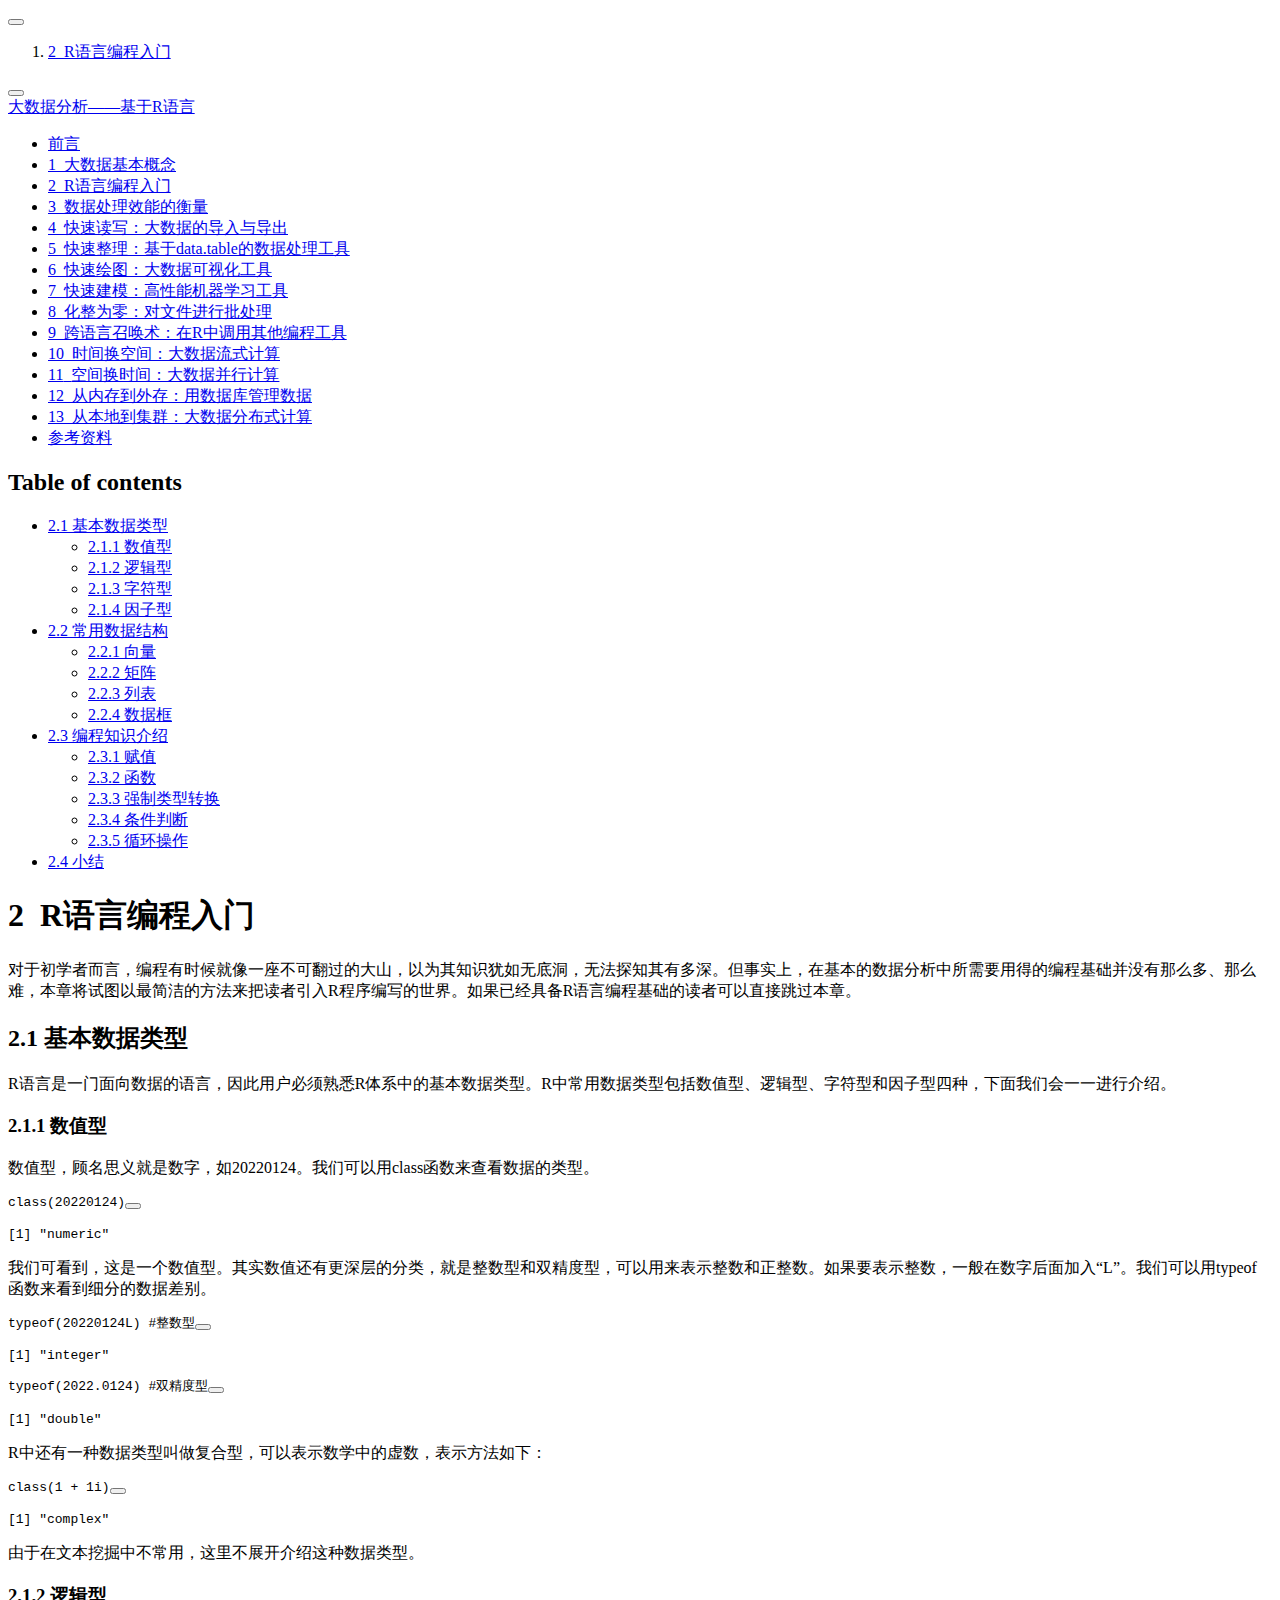
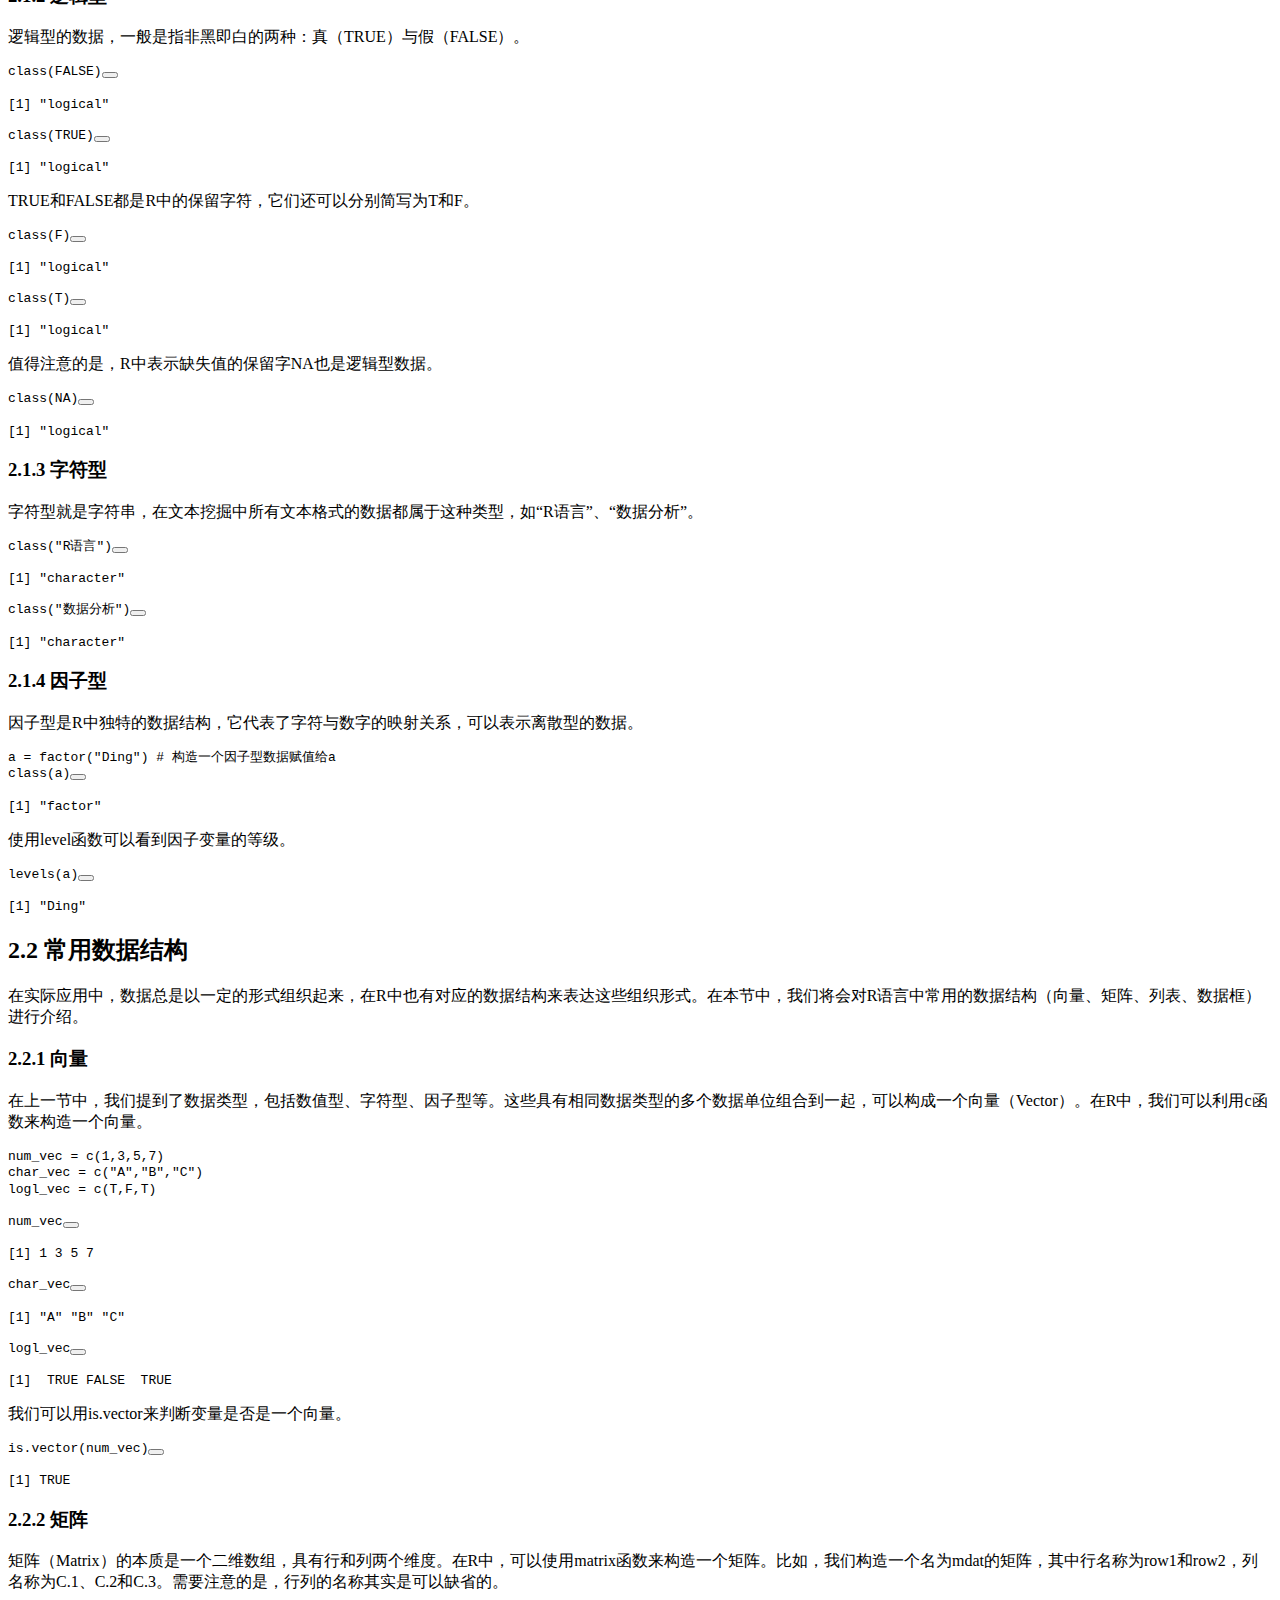
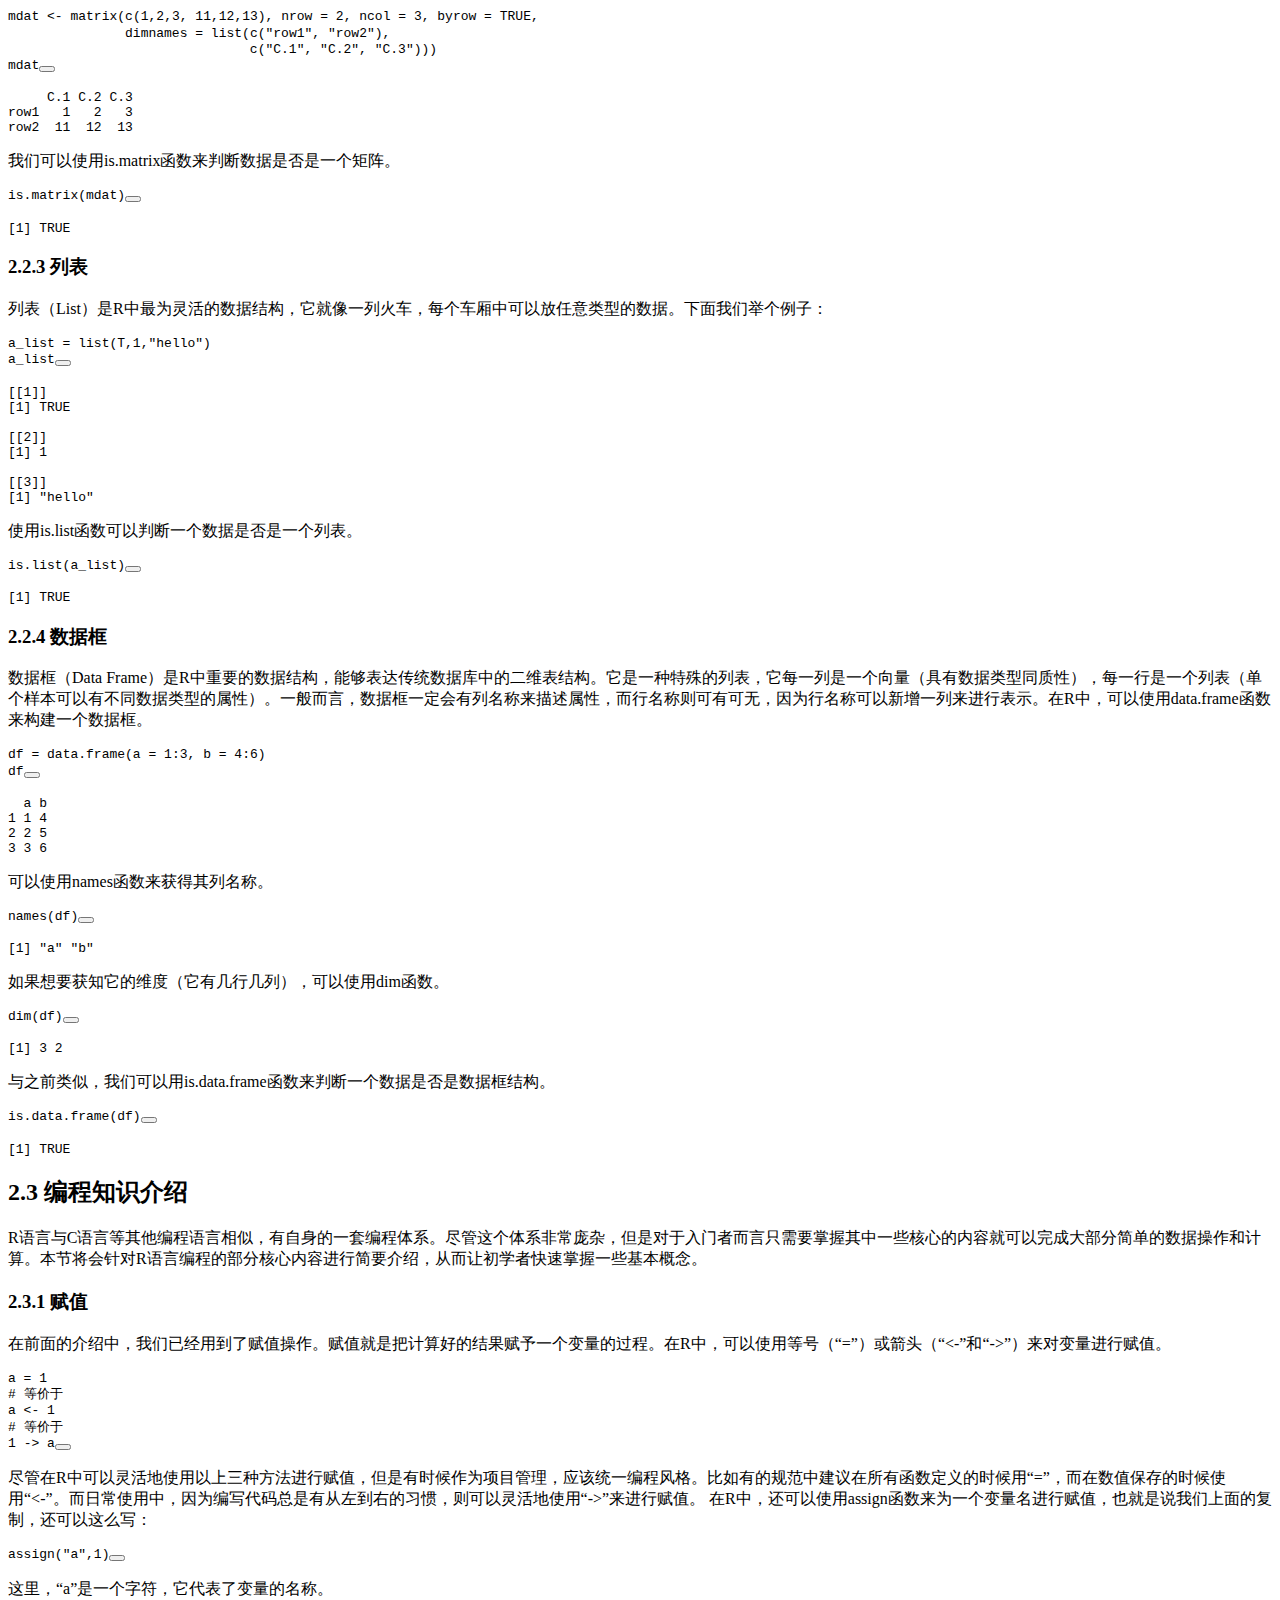
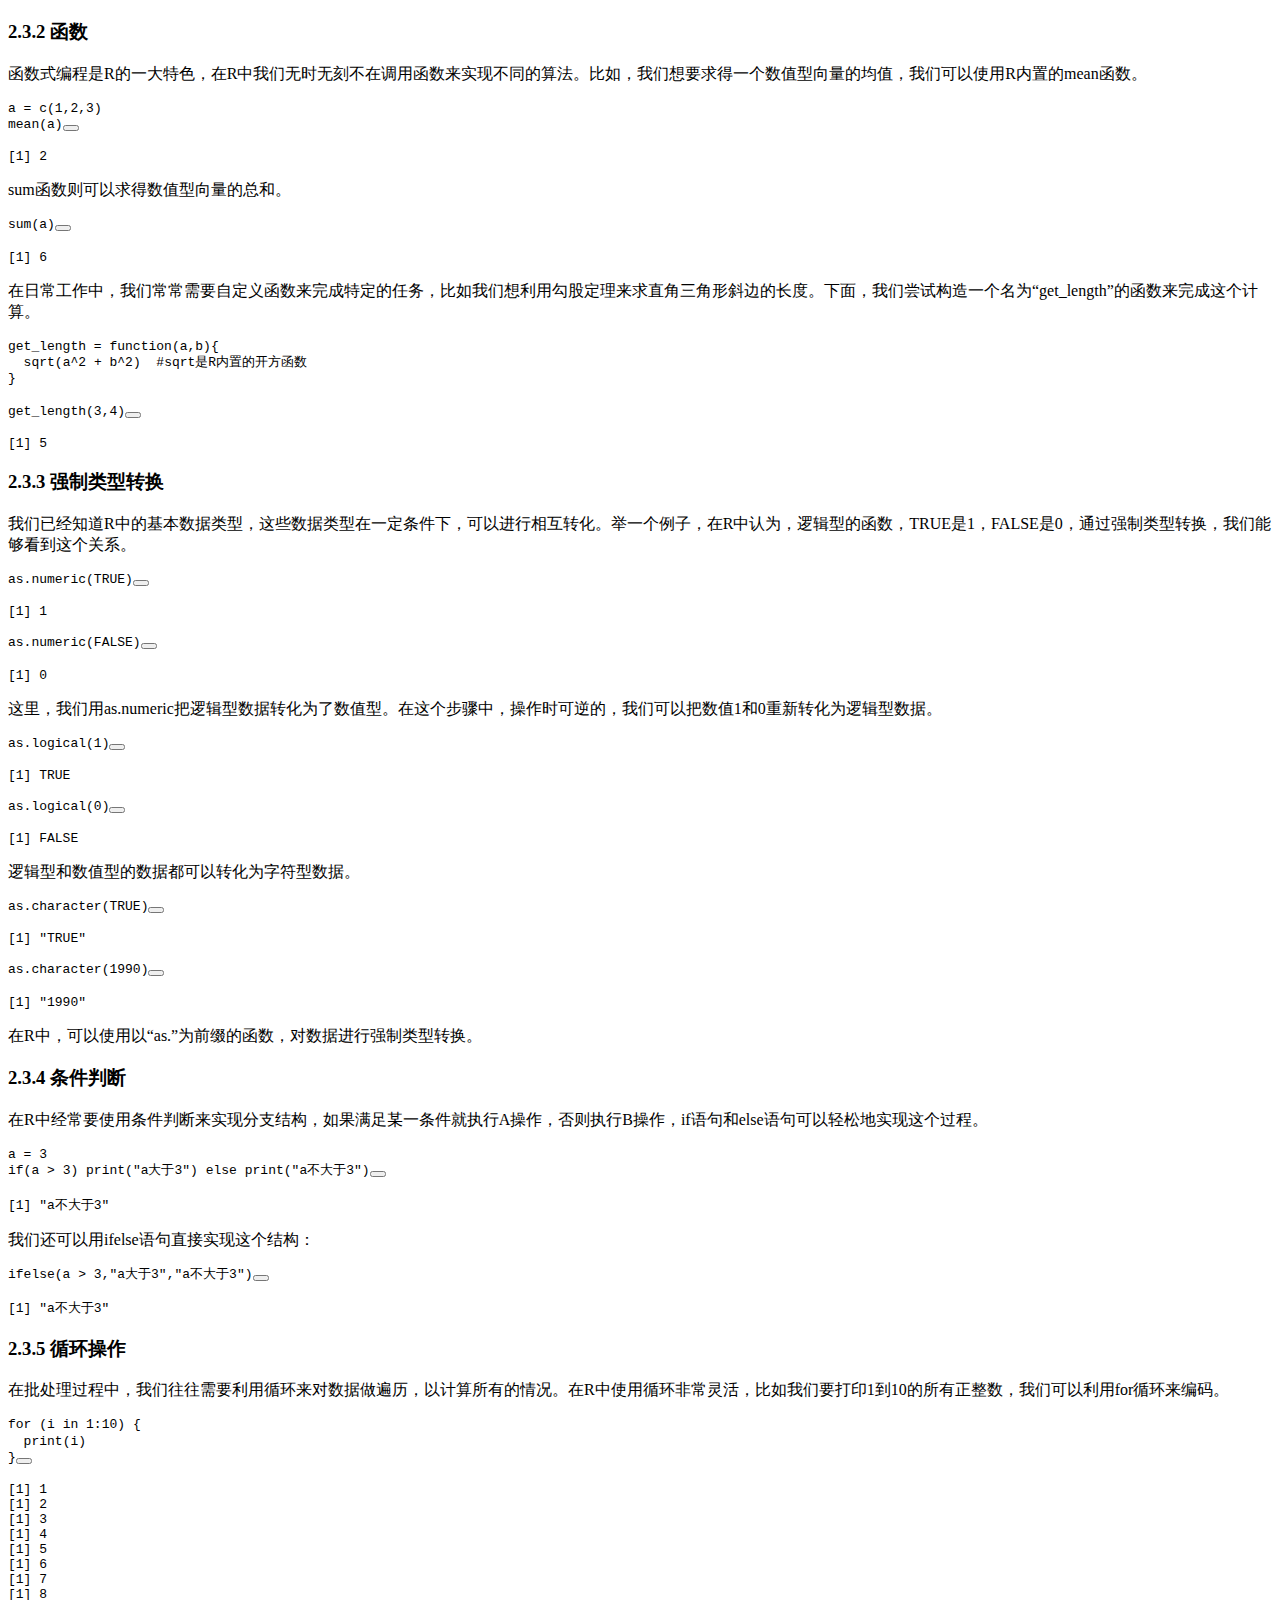
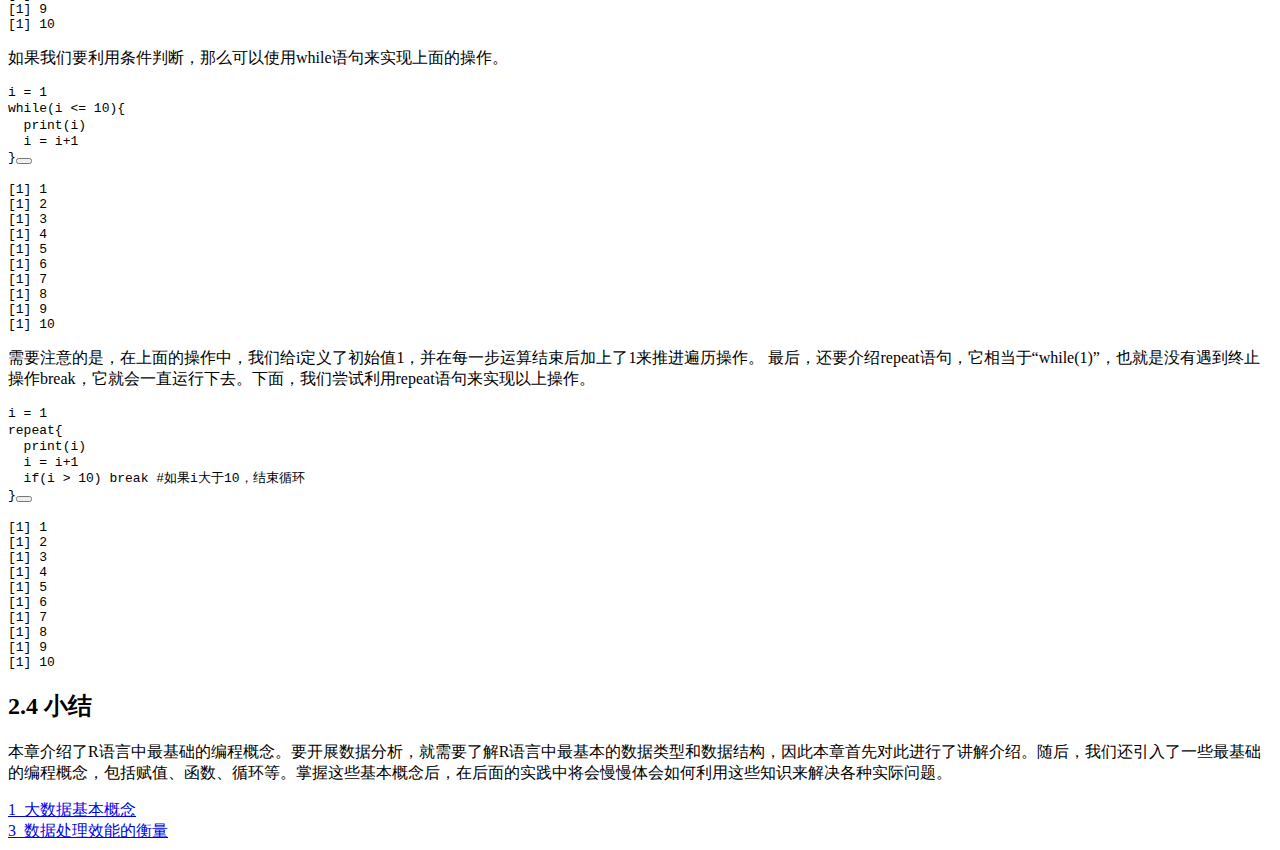
==== docs/R语言编程入门.html @ 8d29a927 "Add files via upload" ====
<!DOCTYPE html>
<html xmlns="http://www.w3.org/1999/xhtml" lang="en" xml:lang="en"><head>

<meta charset="utf-8">
<meta name="generator" content="quarto-1.4.549">

<meta name="viewport" content="width=device-width, initial-scale=1.0, user-scalable=yes">


<title>大数据分析——基于R语言 - 2&nbsp; R语言编程入门</title>
<style>
code{white-space: pre-wrap;}
span.smallcaps{font-variant: small-caps;}
div.columns{display: flex; gap: min(4vw, 1.5em);}
div.column{flex: auto; overflow-x: auto;}
div.hanging-indent{margin-left: 1.5em; text-indent: -1.5em;}
ul.task-list{list-style: none;}
ul.task-list li input[type="checkbox"] {
  width: 0.8em;
  margin: 0 0.8em 0.2em -1em; /* quarto-specific, see https://github.com/quarto-dev/quarto-cli/issues/4556 */ 
  vertical-align: middle;
}
/* CSS for syntax highlighting */
pre > code.sourceCode { white-space: pre; position: relative; }
pre > code.sourceCode > span { line-height: 1.25; }
pre > code.sourceCode > span:empty { height: 1.2em; }
.sourceCode { overflow: visible; }
code.sourceCode > span { color: inherit; text-decoration: inherit; }
div.sourceCode { margin: 1em 0; }
pre.sourceCode { margin: 0; }
@media screen {
div.sourceCode { overflow: auto; }
}
@media print {
pre > code.sourceCode { white-space: pre-wrap; }
pre > code.sourceCode > span { text-indent: -5em; padding-left: 5em; }
}
pre.numberSource code
  { counter-reset: source-line 0; }
pre.numberSource code > span
  { position: relative; left: -4em; counter-increment: source-line; }
pre.numberSource code > span > a:first-child::before
  { content: counter(source-line);
    position: relative; left: -1em; text-align: right; vertical-align: baseline;
    border: none; display: inline-block;
    -webkit-touch-callout: none; -webkit-user-select: none;
    -khtml-user-select: none; -moz-user-select: none;
    -ms-user-select: none; user-select: none;
    padding: 0 4px; width: 4em;
  }
pre.numberSource { margin-left: 3em;  padding-left: 4px; }
div.sourceCode
  {   }
@media screen {
pre > code.sourceCode > span > a:first-child::before { text-decoration: underline; }
}
</style>


<script src="site_libs/quarto-nav/quarto-nav.js"></script>
<script src="site_libs/quarto-nav/headroom.min.js"></script>
<script src="site_libs/clipboard/clipboard.min.js"></script>
<script src="site_libs/quarto-search/autocomplete.umd.js"></script>
<script src="site_libs/quarto-search/fuse.min.js"></script>
<script src="site_libs/quarto-search/quarto-search.js"></script>
<meta name="quarto:offset" content="./">
<link href="./数据处理效能的衡量.html" rel="next">
<link href="./大数据基本概念.html" rel="prev">
<script src="site_libs/quarto-html/quarto.js"></script>
<script src="site_libs/quarto-html/popper.min.js"></script>
<script src="site_libs/quarto-html/tippy.umd.min.js"></script>
<script src="site_libs/quarto-html/anchor.min.js"></script>
<link href="site_libs/quarto-html/tippy.css" rel="stylesheet">
<link href="site_libs/quarto-html/quarto-syntax-highlighting.css" rel="stylesheet" id="quarto-text-highlighting-styles">
<script src="site_libs/bootstrap/bootstrap.min.js"></script>
<link href="site_libs/bootstrap/bootstrap-icons.css" rel="stylesheet">
<link href="site_libs/bootstrap/bootstrap.min.css" rel="stylesheet" id="quarto-bootstrap" data-mode="light">
<script id="quarto-search-options" type="application/json">{
  "location": "sidebar",
  "copy-button": false,
  "collapse-after": 3,
  "panel-placement": "start",
  "type": "textbox",
  "limit": 50,
  "keyboard-shortcut": [
    "f",
    "/",
    "s"
  ],
  "show-item-context": false,
  "language": {
    "search-no-results-text": "No results",
    "search-matching-documents-text": "matching documents",
    "search-copy-link-title": "Copy link to search",
    "search-hide-matches-text": "Hide additional matches",
    "search-more-match-text": "more match in this document",
    "search-more-matches-text": "more matches in this document",
    "search-clear-button-title": "Clear",
    "search-text-placeholder": "",
    "search-detached-cancel-button-title": "Cancel",
    "search-submit-button-title": "Submit",
    "search-label": "Search"
  }
}</script>


</head>

<body class="nav-sidebar floating">

<div id="quarto-search-results"></div>
  <header id="quarto-header" class="headroom fixed-top">
  <nav class="quarto-secondary-nav">
    <div class="container-fluid d-flex">
      <button type="button" class="quarto-btn-toggle btn" data-bs-toggle="collapse" data-bs-target=".quarto-sidebar-collapse-item" aria-controls="quarto-sidebar" aria-expanded="false" aria-label="Toggle sidebar navigation" onclick="if (window.quartoToggleHeadroom) { window.quartoToggleHeadroom(); }">
        <i class="bi bi-layout-text-sidebar-reverse"></i>
      </button>
        <nav class="quarto-page-breadcrumbs" aria-label="breadcrumb"><ol class="breadcrumb"><li class="breadcrumb-item"><a href="./R语言编程入门.html"><span class="chapter-number">2</span>&nbsp; <span class="chapter-title">R语言编程入门</span></a></li></ol></nav>
        <a class="flex-grow-1" role="button" data-bs-toggle="collapse" data-bs-target=".quarto-sidebar-collapse-item" aria-controls="quarto-sidebar" aria-expanded="false" aria-label="Toggle sidebar navigation" onclick="if (window.quartoToggleHeadroom) { window.quartoToggleHeadroom(); }">      
        </a>
      <button type="button" class="btn quarto-search-button" aria-label="" onclick="window.quartoOpenSearch();">
        <i class="bi bi-search"></i>
      </button>
    </div>
  </nav>
</header>
<!-- content -->
<div id="quarto-content" class="quarto-container page-columns page-rows-contents page-layout-article">
<!-- sidebar -->
  <nav id="quarto-sidebar" class="sidebar collapse collapse-horizontal quarto-sidebar-collapse-item sidebar-navigation floating overflow-auto">
    <div class="pt-lg-2 mt-2 text-left sidebar-header">
    <div class="sidebar-title mb-0 py-0">
      <a href="./">大数据分析——基于R语言</a> 
    </div>
      </div>
        <div class="mt-2 flex-shrink-0 align-items-center">
        <div class="sidebar-search">
        <div id="quarto-search" class="" title="Search"></div>
        </div>
        </div>
    <div class="sidebar-menu-container"> 
    <ul class="list-unstyled mt-1">
        <li class="sidebar-item">
  <div class="sidebar-item-container"> 
  <a href="./index.html" class="sidebar-item-text sidebar-link">
 <span class="menu-text">前言</span></a>
  </div>
</li>
        <li class="sidebar-item">
  <div class="sidebar-item-container"> 
  <a href="./大数据基本概念.html" class="sidebar-item-text sidebar-link">
 <span class="menu-text"><span class="chapter-number">1</span>&nbsp; <span class="chapter-title">大数据基本概念</span></span></a>
  </div>
</li>
        <li class="sidebar-item">
  <div class="sidebar-item-container"> 
  <a href="./R语言编程入门.html" class="sidebar-item-text sidebar-link active">
 <span class="menu-text"><span class="chapter-number">2</span>&nbsp; <span class="chapter-title">R语言编程入门</span></span></a>
  </div>
</li>
        <li class="sidebar-item">
  <div class="sidebar-item-container"> 
  <a href="./数据处理效能的衡量.html" class="sidebar-item-text sidebar-link">
 <span class="menu-text"><span class="chapter-number">3</span>&nbsp; <span class="chapter-title">数据处理效能的衡量</span></span></a>
  </div>
</li>
        <li class="sidebar-item">
  <div class="sidebar-item-container"> 
  <a href="./快速读写：大数据的导入与导出.html" class="sidebar-item-text sidebar-link">
 <span class="menu-text"><span class="chapter-number">4</span>&nbsp; <span class="chapter-title">快速读写：大数据的导入与导出</span></span></a>
  </div>
</li>
        <li class="sidebar-item">
  <div class="sidebar-item-container"> 
  <a href="./快速整理：基于data.table的数据处理工具.html" class="sidebar-item-text sidebar-link">
 <span class="menu-text"><span class="chapter-number">5</span>&nbsp; <span class="chapter-title">快速整理：基于data.table的数据处理工具</span></span></a>
  </div>
</li>
        <li class="sidebar-item">
  <div class="sidebar-item-container"> 
  <a href="./快速绘图：大数据可视化工具.html" class="sidebar-item-text sidebar-link">
 <span class="menu-text"><span class="chapter-number">6</span>&nbsp; <span class="chapter-title">快速绘图：大数据可视化工具</span></span></a>
  </div>
</li>
        <li class="sidebar-item">
  <div class="sidebar-item-container"> 
  <a href="./快速建模：高性能机器学习工具.html" class="sidebar-item-text sidebar-link">
 <span class="menu-text"><span class="chapter-number">7</span>&nbsp; <span class="chapter-title">快速建模：高性能机器学习工具</span></span></a>
  </div>
</li>
        <li class="sidebar-item">
  <div class="sidebar-item-container"> 
  <a href="./化整为零：对文件进行批处理.html" class="sidebar-item-text sidebar-link">
 <span class="menu-text"><span class="chapter-number">8</span>&nbsp; <span class="chapter-title">化整为零：对文件进行批处理</span></span></a>
  </div>
</li>
        <li class="sidebar-item">
  <div class="sidebar-item-container"> 
  <a href="./跨语言召唤术：在R中调用其他编程工具.html" class="sidebar-item-text sidebar-link">
 <span class="menu-text"><span class="chapter-number">9</span>&nbsp; <span class="chapter-title">跨语言召唤术：在R中调用其他编程工具</span></span></a>
  </div>
</li>
        <li class="sidebar-item">
  <div class="sidebar-item-container"> 
  <a href="./时间换空间：大数据流式计算.html" class="sidebar-item-text sidebar-link">
 <span class="menu-text"><span class="chapter-number">10</span>&nbsp; <span class="chapter-title">时间换空间：大数据流式计算</span></span></a>
  </div>
</li>
        <li class="sidebar-item">
  <div class="sidebar-item-container"> 
  <a href="./空间换时间：大数据并行计算.html" class="sidebar-item-text sidebar-link">
 <span class="menu-text"><span class="chapter-number">11</span>&nbsp; <span class="chapter-title">空间换时间：大数据并行计算</span></span></a>
  </div>
</li>
        <li class="sidebar-item">
  <div class="sidebar-item-container"> 
  <a href="./从内存到外存：用数据库管理数据.html" class="sidebar-item-text sidebar-link">
 <span class="menu-text"><span class="chapter-number">12</span>&nbsp; <span class="chapter-title">从内存到外存：用数据库管理数据</span></span></a>
  </div>
</li>
        <li class="sidebar-item">
  <div class="sidebar-item-container"> 
  <a href="./从本地到集群：大数据分布式计算.html" class="sidebar-item-text sidebar-link">
 <span class="menu-text"><span class="chapter-number">13</span>&nbsp; <span class="chapter-title">从本地到集群：大数据分布式计算</span></span></a>
  </div>
</li>
        <li class="sidebar-item">
  <div class="sidebar-item-container"> 
  <a href="./参考资料.html" class="sidebar-item-text sidebar-link">
 <span class="menu-text">参考资料</span></a>
  </div>
</li>
    </ul>
    </div>
</nav>
<div id="quarto-sidebar-glass" class="quarto-sidebar-collapse-item" data-bs-toggle="collapse" data-bs-target=".quarto-sidebar-collapse-item"></div>
<!-- margin-sidebar -->
    <div id="quarto-margin-sidebar" class="sidebar margin-sidebar">
        <nav id="TOC" role="doc-toc" class="toc-active">
    <h2 id="toc-title">Table of contents</h2>
   
  <ul>
  <li><a href="#基本数据类型" id="toc-基本数据类型" class="nav-link active" data-scroll-target="#基本数据类型"><span class="header-section-number">2.1</span> 基本数据类型</a>
  <ul class="collapse">
  <li><a href="#数值型" id="toc-数值型" class="nav-link" data-scroll-target="#数值型"><span class="header-section-number">2.1.1</span> 数值型</a></li>
  <li><a href="#逻辑型" id="toc-逻辑型" class="nav-link" data-scroll-target="#逻辑型"><span class="header-section-number">2.1.2</span> 逻辑型</a></li>
  <li><a href="#字符型" id="toc-字符型" class="nav-link" data-scroll-target="#字符型"><span class="header-section-number">2.1.3</span> 字符型</a></li>
  <li><a href="#因子型" id="toc-因子型" class="nav-link" data-scroll-target="#因子型"><span class="header-section-number">2.1.4</span> 因子型</a></li>
  </ul></li>
  <li><a href="#常用数据结构" id="toc-常用数据结构" class="nav-link" data-scroll-target="#常用数据结构"><span class="header-section-number">2.2</span> 常用数据结构</a>
  <ul class="collapse">
  <li><a href="#向量" id="toc-向量" class="nav-link" data-scroll-target="#向量"><span class="header-section-number">2.2.1</span> 向量</a></li>
  <li><a href="#矩阵" id="toc-矩阵" class="nav-link" data-scroll-target="#矩阵"><span class="header-section-number">2.2.2</span> 矩阵</a></li>
  <li><a href="#列表" id="toc-列表" class="nav-link" data-scroll-target="#列表"><span class="header-section-number">2.2.3</span> 列表</a></li>
  <li><a href="#数据框" id="toc-数据框" class="nav-link" data-scroll-target="#数据框"><span class="header-section-number">2.2.4</span> 数据框</a></li>
  </ul></li>
  <li><a href="#编程知识介绍" id="toc-编程知识介绍" class="nav-link" data-scroll-target="#编程知识介绍"><span class="header-section-number">2.3</span> 编程知识介绍</a>
  <ul class="collapse">
  <li><a href="#赋值" id="toc-赋值" class="nav-link" data-scroll-target="#赋值"><span class="header-section-number">2.3.1</span> 赋值</a></li>
  <li><a href="#函数" id="toc-函数" class="nav-link" data-scroll-target="#函数"><span class="header-section-number">2.3.2</span> 函数</a></li>
  <li><a href="#强制类型转换" id="toc-强制类型转换" class="nav-link" data-scroll-target="#强制类型转换"><span class="header-section-number">2.3.3</span> 强制类型转换</a></li>
  <li><a href="#条件判断" id="toc-条件判断" class="nav-link" data-scroll-target="#条件判断"><span class="header-section-number">2.3.4</span> 条件判断</a></li>
  <li><a href="#循环操作" id="toc-循环操作" class="nav-link" data-scroll-target="#循环操作"><span class="header-section-number">2.3.5</span> 循环操作</a></li>
  </ul></li>
  <li><a href="#小结" id="toc-小结" class="nav-link" data-scroll-target="#小结"><span class="header-section-number">2.4</span> 小结</a></li>
  </ul>
</nav>
    </div>
<!-- main -->
<main class="content" id="quarto-document-content">

<header id="title-block-header" class="quarto-title-block default">
<div class="quarto-title">
<h1 class="title"><span class="chapter-number">2</span>&nbsp; <span class="chapter-title">R语言编程入门</span></h1>
</div>



<div class="quarto-title-meta">

    
  
    
  </div>
  


</header>


<p>对于初学者而言，编程有时候就像一座不可翻过的大山，以为其知识犹如无底洞，无法探知其有多深。但事实上，在基本的数据分析中所需要用得的编程基础并没有那么多、那么难，本章将试图以最简洁的方法来把读者引入R程序编写的世界。如果已经具备R语言编程基础的读者可以直接跳过本章。</p>
<section id="基本数据类型" class="level2" data-number="2.1">
<h2 data-number="2.1" class="anchored" data-anchor-id="基本数据类型"><span class="header-section-number">2.1</span> 基本数据类型</h2>
<p>R语言是一门面向数据的语言，因此用户必须熟悉R体系中的基本数据类型。R中常用数据类型包括数值型、逻辑型、字符型和因子型四种，下面我们会一一进行介绍。</p>
<section id="数值型" class="level3" data-number="2.1.1">
<h3 data-number="2.1.1" class="anchored" data-anchor-id="数值型"><span class="header-section-number">2.1.1</span> 数值型</h3>
<p>数值型，顾名思义就是数字，如20220124。我们可以用class函数来查看数据的类型。</p>
<div class="cell">
<div class="sourceCode cell-code" id="cb1"><pre class="sourceCode r code-with-copy"><code class="sourceCode r"><span id="cb1-1"><a href="#cb1-1" aria-hidden="true" tabindex="-1"></a><span class="fu">class</span>(<span class="dv">20220124</span>)</span></code><button title="Copy to Clipboard" class="code-copy-button"><i class="bi"></i></button></pre></div>
<div class="cell-output cell-output-stdout">
<pre><code>[1] "numeric"</code></pre>
</div>
</div>
<p>我们可看到，这是一个数值型。其实数值还有更深层的分类，就是整数型和双精度型，可以用来表示整数和正整数。如果要表示整数，一般在数字后面加入“L”。我们可以用typeof函数来看到细分的数据差别。</p>
<div class="cell">
<div class="sourceCode cell-code" id="cb3"><pre class="sourceCode r code-with-copy"><code class="sourceCode r"><span id="cb3-1"><a href="#cb3-1" aria-hidden="true" tabindex="-1"></a><span class="fu">typeof</span>(<span class="dv">20220124</span>L) <span class="co">#整数型</span></span></code><button title="Copy to Clipboard" class="code-copy-button"><i class="bi"></i></button></pre></div>
<div class="cell-output cell-output-stdout">
<pre><code>[1] "integer"</code></pre>
</div>
<div class="sourceCode cell-code" id="cb5"><pre class="sourceCode r code-with-copy"><code class="sourceCode r"><span id="cb5-1"><a href="#cb5-1" aria-hidden="true" tabindex="-1"></a><span class="fu">typeof</span>(<span class="fl">2022.0124</span>) <span class="co">#双精度型</span></span></code><button title="Copy to Clipboard" class="code-copy-button"><i class="bi"></i></button></pre></div>
<div class="cell-output cell-output-stdout">
<pre><code>[1] "double"</code></pre>
</div>
</div>
<p>R中还有一种数据类型叫做复合型，可以表示数学中的虚数，表示方法如下：</p>
<div class="cell">
<div class="sourceCode cell-code" id="cb7"><pre class="sourceCode r code-with-copy"><code class="sourceCode r"><span id="cb7-1"><a href="#cb7-1" aria-hidden="true" tabindex="-1"></a><span class="fu">class</span>(<span class="dv">1</span> <span class="sc">+</span> <span class="dv">1</span>i)</span></code><button title="Copy to Clipboard" class="code-copy-button"><i class="bi"></i></button></pre></div>
<div class="cell-output cell-output-stdout">
<pre><code>[1] "complex"</code></pre>
</div>
</div>
<p>由于在文本挖掘中不常用，这里不展开介绍这种数据类型。</p>
</section>
<section id="逻辑型" class="level3" data-number="2.1.2">
<h3 data-number="2.1.2" class="anchored" data-anchor-id="逻辑型"><span class="header-section-number">2.1.2</span> 逻辑型</h3>
<p>逻辑型的数据，一般是指非黑即白的两种：真（TRUE）与假（FALSE）。</p>
<div class="cell">
<div class="sourceCode cell-code" id="cb9"><pre class="sourceCode r code-with-copy"><code class="sourceCode r"><span id="cb9-1"><a href="#cb9-1" aria-hidden="true" tabindex="-1"></a><span class="fu">class</span>(<span class="cn">FALSE</span>)</span></code><button title="Copy to Clipboard" class="code-copy-button"><i class="bi"></i></button></pre></div>
<div class="cell-output cell-output-stdout">
<pre><code>[1] "logical"</code></pre>
</div>
<div class="sourceCode cell-code" id="cb11"><pre class="sourceCode r code-with-copy"><code class="sourceCode r"><span id="cb11-1"><a href="#cb11-1" aria-hidden="true" tabindex="-1"></a><span class="fu">class</span>(<span class="cn">TRUE</span>)</span></code><button title="Copy to Clipboard" class="code-copy-button"><i class="bi"></i></button></pre></div>
<div class="cell-output cell-output-stdout">
<pre><code>[1] "logical"</code></pre>
</div>
</div>
<p>TRUE和FALSE都是R中的保留字符，它们还可以分别简写为T和F。</p>
<div class="cell">
<div class="sourceCode cell-code" id="cb13"><pre class="sourceCode r code-with-copy"><code class="sourceCode r"><span id="cb13-1"><a href="#cb13-1" aria-hidden="true" tabindex="-1"></a><span class="fu">class</span>(F)</span></code><button title="Copy to Clipboard" class="code-copy-button"><i class="bi"></i></button></pre></div>
<div class="cell-output cell-output-stdout">
<pre><code>[1] "logical"</code></pre>
</div>
<div class="sourceCode cell-code" id="cb15"><pre class="sourceCode r code-with-copy"><code class="sourceCode r"><span id="cb15-1"><a href="#cb15-1" aria-hidden="true" tabindex="-1"></a><span class="fu">class</span>(T)</span></code><button title="Copy to Clipboard" class="code-copy-button"><i class="bi"></i></button></pre></div>
<div class="cell-output cell-output-stdout">
<pre><code>[1] "logical"</code></pre>
</div>
</div>
<p>值得注意的是，R中表示缺失值的保留字NA也是逻辑型数据。</p>
<div class="cell">
<div class="sourceCode cell-code" id="cb17"><pre class="sourceCode r code-with-copy"><code class="sourceCode r"><span id="cb17-1"><a href="#cb17-1" aria-hidden="true" tabindex="-1"></a><span class="fu">class</span>(<span class="cn">NA</span>)</span></code><button title="Copy to Clipboard" class="code-copy-button"><i class="bi"></i></button></pre></div>
<div class="cell-output cell-output-stdout">
<pre><code>[1] "logical"</code></pre>
</div>
</div>
</section>
<section id="字符型" class="level3" data-number="2.1.3">
<h3 data-number="2.1.3" class="anchored" data-anchor-id="字符型"><span class="header-section-number">2.1.3</span> 字符型</h3>
<p>字符型就是字符串，在文本挖掘中所有文本格式的数据都属于这种类型，如“R语言”、“数据分析”。</p>
<div class="cell">
<div class="sourceCode cell-code" id="cb19"><pre class="sourceCode r code-with-copy"><code class="sourceCode r"><span id="cb19-1"><a href="#cb19-1" aria-hidden="true" tabindex="-1"></a><span class="fu">class</span>(<span class="st">"R语言"</span>)</span></code><button title="Copy to Clipboard" class="code-copy-button"><i class="bi"></i></button></pre></div>
<div class="cell-output cell-output-stdout">
<pre><code>[1] "character"</code></pre>
</div>
<div class="sourceCode cell-code" id="cb21"><pre class="sourceCode r code-with-copy"><code class="sourceCode r"><span id="cb21-1"><a href="#cb21-1" aria-hidden="true" tabindex="-1"></a><span class="fu">class</span>(<span class="st">"数据分析"</span>)</span></code><button title="Copy to Clipboard" class="code-copy-button"><i class="bi"></i></button></pre></div>
<div class="cell-output cell-output-stdout">
<pre><code>[1] "character"</code></pre>
</div>
</div>
</section>
<section id="因子型" class="level3" data-number="2.1.4">
<h3 data-number="2.1.4" class="anchored" data-anchor-id="因子型"><span class="header-section-number">2.1.4</span> 因子型</h3>
<p>因子型是R中独特的数据结构，它代表了字符与数字的映射关系，可以表示离散型的数据。</p>
<div class="cell">
<div class="sourceCode cell-code" id="cb23"><pre class="sourceCode r code-with-copy"><code class="sourceCode r"><span id="cb23-1"><a href="#cb23-1" aria-hidden="true" tabindex="-1"></a>a <span class="ot">=</span> <span class="fu">factor</span>(<span class="st">"Ding"</span>) <span class="co"># 构造一个因子型数据赋值给a</span></span>
<span id="cb23-2"><a href="#cb23-2" aria-hidden="true" tabindex="-1"></a><span class="fu">class</span>(a)</span></code><button title="Copy to Clipboard" class="code-copy-button"><i class="bi"></i></button></pre></div>
<div class="cell-output cell-output-stdout">
<pre><code>[1] "factor"</code></pre>
</div>
</div>
<p>使用level函数可以看到因子变量的等级。</p>
<div class="cell">
<div class="sourceCode cell-code" id="cb25"><pre class="sourceCode r code-with-copy"><code class="sourceCode r"><span id="cb25-1"><a href="#cb25-1" aria-hidden="true" tabindex="-1"></a><span class="fu">levels</span>(a)</span></code><button title="Copy to Clipboard" class="code-copy-button"><i class="bi"></i></button></pre></div>
<div class="cell-output cell-output-stdout">
<pre><code>[1] "Ding"</code></pre>
</div>
</div>
</section>
</section>
<section id="常用数据结构" class="level2" data-number="2.2">
<h2 data-number="2.2" class="anchored" data-anchor-id="常用数据结构"><span class="header-section-number">2.2</span> 常用数据结构</h2>
<p>在实际应用中，数据总是以一定的形式组织起来，在R中也有对应的数据结构来表达这些组织形式。在本节中，我们将会对R语言中常用的数据结构（向量、矩阵、列表、数据框）进行介绍。</p>
<section id="向量" class="level3" data-number="2.2.1">
<h3 data-number="2.2.1" class="anchored" data-anchor-id="向量"><span class="header-section-number">2.2.1</span> 向量</h3>
<p>在上一节中，我们提到了数据类型，包括数值型、字符型、因子型等。这些具有相同数据类型的多个数据单位组合到一起，可以构成一个向量（Vector）。在R中，我们可以利用c函数来构造一个向量。</p>
<div class="cell">
<div class="sourceCode cell-code" id="cb27"><pre class="sourceCode r code-with-copy"><code class="sourceCode r"><span id="cb27-1"><a href="#cb27-1" aria-hidden="true" tabindex="-1"></a>num_vec <span class="ot">=</span> <span class="fu">c</span>(<span class="dv">1</span>,<span class="dv">3</span>,<span class="dv">5</span>,<span class="dv">7</span>)</span>
<span id="cb27-2"><a href="#cb27-2" aria-hidden="true" tabindex="-1"></a>char_vec <span class="ot">=</span> <span class="fu">c</span>(<span class="st">"A"</span>,<span class="st">"B"</span>,<span class="st">"C"</span>)</span>
<span id="cb27-3"><a href="#cb27-3" aria-hidden="true" tabindex="-1"></a>logl_vec <span class="ot">=</span> <span class="fu">c</span>(T,F,T)</span>
<span id="cb27-4"><a href="#cb27-4" aria-hidden="true" tabindex="-1"></a></span>
<span id="cb27-5"><a href="#cb27-5" aria-hidden="true" tabindex="-1"></a>num_vec</span></code><button title="Copy to Clipboard" class="code-copy-button"><i class="bi"></i></button></pre></div>
<div class="cell-output cell-output-stdout">
<pre><code>[1] 1 3 5 7</code></pre>
</div>
<div class="sourceCode cell-code" id="cb29"><pre class="sourceCode r code-with-copy"><code class="sourceCode r"><span id="cb29-1"><a href="#cb29-1" aria-hidden="true" tabindex="-1"></a>char_vec</span></code><button title="Copy to Clipboard" class="code-copy-button"><i class="bi"></i></button></pre></div>
<div class="cell-output cell-output-stdout">
<pre><code>[1] "A" "B" "C"</code></pre>
</div>
<div class="sourceCode cell-code" id="cb31"><pre class="sourceCode r code-with-copy"><code class="sourceCode r"><span id="cb31-1"><a href="#cb31-1" aria-hidden="true" tabindex="-1"></a>logl_vec</span></code><button title="Copy to Clipboard" class="code-copy-button"><i class="bi"></i></button></pre></div>
<div class="cell-output cell-output-stdout">
<pre><code>[1]  TRUE FALSE  TRUE</code></pre>
</div>
</div>
<p>我们可以用is.vector来判断变量是否是一个向量。</p>
<div class="cell">
<div class="sourceCode cell-code" id="cb33"><pre class="sourceCode r code-with-copy"><code class="sourceCode r"><span id="cb33-1"><a href="#cb33-1" aria-hidden="true" tabindex="-1"></a><span class="fu">is.vector</span>(num_vec)</span></code><button title="Copy to Clipboard" class="code-copy-button"><i class="bi"></i></button></pre></div>
<div class="cell-output cell-output-stdout">
<pre><code>[1] TRUE</code></pre>
</div>
</div>
</section>
<section id="矩阵" class="level3" data-number="2.2.2">
<h3 data-number="2.2.2" class="anchored" data-anchor-id="矩阵"><span class="header-section-number">2.2.2</span> 矩阵</h3>
<p>矩阵（Matrix）的本质是一个二维数组，具有行和列两个维度。在R中，可以使用matrix函数来构造一个矩阵。比如，我们构造一个名为mdat的矩阵，其中行名称为row1和row2，列名称为C.1、C.2和C.3。需要注意的是，行列的名称其实是可以缺省的。</p>
<div class="cell">
<div class="sourceCode cell-code" id="cb35"><pre class="sourceCode r code-with-copy"><code class="sourceCode r"><span id="cb35-1"><a href="#cb35-1" aria-hidden="true" tabindex="-1"></a>mdat <span class="ot">&lt;-</span> <span class="fu">matrix</span>(<span class="fu">c</span>(<span class="dv">1</span>,<span class="dv">2</span>,<span class="dv">3</span>, <span class="dv">11</span>,<span class="dv">12</span>,<span class="dv">13</span>), <span class="at">nrow =</span> <span class="dv">2</span>, <span class="at">ncol =</span> <span class="dv">3</span>, <span class="at">byrow =</span> <span class="cn">TRUE</span>,</span>
<span id="cb35-2"><a href="#cb35-2" aria-hidden="true" tabindex="-1"></a>               <span class="at">dimnames =</span> <span class="fu">list</span>(<span class="fu">c</span>(<span class="st">"row1"</span>, <span class="st">"row2"</span>),</span>
<span id="cb35-3"><a href="#cb35-3" aria-hidden="true" tabindex="-1"></a>                               <span class="fu">c</span>(<span class="st">"C.1"</span>, <span class="st">"C.2"</span>, <span class="st">"C.3"</span>)))</span>
<span id="cb35-4"><a href="#cb35-4" aria-hidden="true" tabindex="-1"></a>mdat</span></code><button title="Copy to Clipboard" class="code-copy-button"><i class="bi"></i></button></pre></div>
<div class="cell-output cell-output-stdout">
<pre><code>     C.1 C.2 C.3
row1   1   2   3
row2  11  12  13</code></pre>
</div>
</div>
<p>我们可以使用is.matrix函数来判断数据是否是一个矩阵。</p>
<div class="cell">
<div class="sourceCode cell-code" id="cb37"><pre class="sourceCode r code-with-copy"><code class="sourceCode r"><span id="cb37-1"><a href="#cb37-1" aria-hidden="true" tabindex="-1"></a><span class="fu">is.matrix</span>(mdat)</span></code><button title="Copy to Clipboard" class="code-copy-button"><i class="bi"></i></button></pre></div>
<div class="cell-output cell-output-stdout">
<pre><code>[1] TRUE</code></pre>
</div>
</div>
</section>
<section id="列表" class="level3" data-number="2.2.3">
<h3 data-number="2.2.3" class="anchored" data-anchor-id="列表"><span class="header-section-number">2.2.3</span> 列表</h3>
<p>列表（List）是R中最为灵活的数据结构，它就像一列火车，每个车厢中可以放任意类型的数据。下面我们举个例子：</p>
<div class="cell">
<div class="sourceCode cell-code" id="cb39"><pre class="sourceCode r code-with-copy"><code class="sourceCode r"><span id="cb39-1"><a href="#cb39-1" aria-hidden="true" tabindex="-1"></a>a_list <span class="ot">=</span> <span class="fu">list</span>(T,<span class="dv">1</span>,<span class="st">"hello"</span>)</span>
<span id="cb39-2"><a href="#cb39-2" aria-hidden="true" tabindex="-1"></a>a_list</span></code><button title="Copy to Clipboard" class="code-copy-button"><i class="bi"></i></button></pre></div>
<div class="cell-output cell-output-stdout">
<pre><code>[[1]]
[1] TRUE

[[2]]
[1] 1

[[3]]
[1] "hello"</code></pre>
</div>
</div>
<p>使用is.list函数可以判断一个数据是否是一个列表。</p>
<div class="cell">
<div class="sourceCode cell-code" id="cb41"><pre class="sourceCode r code-with-copy"><code class="sourceCode r"><span id="cb41-1"><a href="#cb41-1" aria-hidden="true" tabindex="-1"></a><span class="fu">is.list</span>(a_list)</span></code><button title="Copy to Clipboard" class="code-copy-button"><i class="bi"></i></button></pre></div>
<div class="cell-output cell-output-stdout">
<pre><code>[1] TRUE</code></pre>
</div>
</div>
</section>
<section id="数据框" class="level3" data-number="2.2.4">
<h3 data-number="2.2.4" class="anchored" data-anchor-id="数据框"><span class="header-section-number">2.2.4</span> 数据框</h3>
<p>数据框（Data Frame）是R中重要的数据结构，能够表达传统数据库中的二维表结构。它是一种特殊的列表，它每一列是一个向量（具有数据类型同质性），每一行是一个列表（单个样本可以有不同数据类型的属性）。一般而言，数据框一定会有列名称来描述属性，而行名称则可有可无，因为行名称可以新增一列来进行表示。在R中，可以使用data.frame函数来构建一个数据框。</p>
<div class="cell">
<div class="sourceCode cell-code" id="cb43"><pre class="sourceCode r code-with-copy"><code class="sourceCode r"><span id="cb43-1"><a href="#cb43-1" aria-hidden="true" tabindex="-1"></a>df <span class="ot">=</span> <span class="fu">data.frame</span>(<span class="at">a =</span> <span class="dv">1</span><span class="sc">:</span><span class="dv">3</span>, <span class="at">b =</span> <span class="dv">4</span><span class="sc">:</span><span class="dv">6</span>)</span>
<span id="cb43-2"><a href="#cb43-2" aria-hidden="true" tabindex="-1"></a>df</span></code><button title="Copy to Clipboard" class="code-copy-button"><i class="bi"></i></button></pre></div>
<div class="cell-output cell-output-stdout">
<pre><code>  a b
1 1 4
2 2 5
3 3 6</code></pre>
</div>
</div>
<p>可以使用names函数来获得其列名称。</p>
<div class="cell">
<div class="sourceCode cell-code" id="cb45"><pre class="sourceCode r code-with-copy"><code class="sourceCode r"><span id="cb45-1"><a href="#cb45-1" aria-hidden="true" tabindex="-1"></a><span class="fu">names</span>(df)</span></code><button title="Copy to Clipboard" class="code-copy-button"><i class="bi"></i></button></pre></div>
<div class="cell-output cell-output-stdout">
<pre><code>[1] "a" "b"</code></pre>
</div>
</div>
<p>如果想要获知它的维度（它有几行几列），可以使用dim函数。</p>
<div class="cell">
<div class="sourceCode cell-code" id="cb47"><pre class="sourceCode r code-with-copy"><code class="sourceCode r"><span id="cb47-1"><a href="#cb47-1" aria-hidden="true" tabindex="-1"></a><span class="fu">dim</span>(df)</span></code><button title="Copy to Clipboard" class="code-copy-button"><i class="bi"></i></button></pre></div>
<div class="cell-output cell-output-stdout">
<pre><code>[1] 3 2</code></pre>
</div>
</div>
<p>与之前类似，我们可以用is.data.frame函数来判断一个数据是否是数据框结构。</p>
<div class="cell">
<div class="sourceCode cell-code" id="cb49"><pre class="sourceCode r code-with-copy"><code class="sourceCode r"><span id="cb49-1"><a href="#cb49-1" aria-hidden="true" tabindex="-1"></a><span class="fu">is.data.frame</span>(df)</span></code><button title="Copy to Clipboard" class="code-copy-button"><i class="bi"></i></button></pre></div>
<div class="cell-output cell-output-stdout">
<pre><code>[1] TRUE</code></pre>
</div>
</div>
</section>
</section>
<section id="编程知识介绍" class="level2" data-number="2.3">
<h2 data-number="2.3" class="anchored" data-anchor-id="编程知识介绍"><span class="header-section-number">2.3</span> 编程知识介绍</h2>
<p>R语言与C语言等其他编程语言相似，有自身的一套编程体系。尽管这个体系非常庞杂，但是对于入门者而言只需要掌握其中一些核心的内容就可以完成大部分简单的数据操作和计算。本节将会针对R语言编程的部分核心内容进行简要介绍，从而让初学者快速掌握一些基本概念。</p>
<section id="赋值" class="level3" data-number="2.3.1">
<h3 data-number="2.3.1" class="anchored" data-anchor-id="赋值"><span class="header-section-number">2.3.1</span> 赋值</h3>
<p>在前面的介绍中，我们已经用到了赋值操作。赋值就是把计算好的结果赋予一个变量的过程。在R中，可以使用等号（“=”）或箭头（“&lt;-”和“-&gt;”）来对变量进行赋值。</p>
<div class="cell">
<div class="sourceCode cell-code" id="cb51"><pre class="sourceCode r code-with-copy"><code class="sourceCode r"><span id="cb51-1"><a href="#cb51-1" aria-hidden="true" tabindex="-1"></a>a <span class="ot">=</span> <span class="dv">1</span></span>
<span id="cb51-2"><a href="#cb51-2" aria-hidden="true" tabindex="-1"></a><span class="co"># 等价于</span></span>
<span id="cb51-3"><a href="#cb51-3" aria-hidden="true" tabindex="-1"></a>a <span class="ot">&lt;-</span> <span class="dv">1</span></span>
<span id="cb51-4"><a href="#cb51-4" aria-hidden="true" tabindex="-1"></a><span class="co"># 等价于</span></span>
<span id="cb51-5"><a href="#cb51-5" aria-hidden="true" tabindex="-1"></a><span class="dv">1</span> <span class="ot">-&gt;</span> a</span></code><button title="Copy to Clipboard" class="code-copy-button"><i class="bi"></i></button></pre></div>
</div>
<p>尽管在R中可以灵活地使用以上三种方法进行赋值，但是有时候作为项目管理，应该统一编程风格。比如有的规范中建议在所有函数定义的时候用“=”，而在数值保存的时候使用“&lt;-”。而日常使用中，因为编写代码总是有从左到右的习惯，则可以灵活地使用“-&gt;”来进行赋值。 在R中，还可以使用assign函数来为一个变量名进行赋值，也就是说我们上面的复制，还可以这么写：</p>
<div class="cell">
<div class="sourceCode cell-code" id="cb52"><pre class="sourceCode r code-with-copy"><code class="sourceCode r"><span id="cb52-1"><a href="#cb52-1" aria-hidden="true" tabindex="-1"></a><span class="fu">assign</span>(<span class="st">"a"</span>,<span class="dv">1</span>)</span></code><button title="Copy to Clipboard" class="code-copy-button"><i class="bi"></i></button></pre></div>
</div>
<p>这里，“a”是一个字符，它代表了变量的名称。</p>
</section>
<section id="函数" class="level3" data-number="2.3.2">
<h3 data-number="2.3.2" class="anchored" data-anchor-id="函数"><span class="header-section-number">2.3.2</span> 函数</h3>
<p>函数式编程是R的一大特色，在R中我们无时无刻不在调用函数来实现不同的算法。比如，我们想要求得一个数值型向量的均值，我们可以使用R内置的mean函数。</p>
<div class="cell">
<div class="sourceCode cell-code" id="cb53"><pre class="sourceCode r code-with-copy"><code class="sourceCode r"><span id="cb53-1"><a href="#cb53-1" aria-hidden="true" tabindex="-1"></a>a <span class="ot">=</span> <span class="fu">c</span>(<span class="dv">1</span>,<span class="dv">2</span>,<span class="dv">3</span>)</span>
<span id="cb53-2"><a href="#cb53-2" aria-hidden="true" tabindex="-1"></a><span class="fu">mean</span>(a)</span></code><button title="Copy to Clipboard" class="code-copy-button"><i class="bi"></i></button></pre></div>
<div class="cell-output cell-output-stdout">
<pre><code>[1] 2</code></pre>
</div>
</div>
<p>sum函数则可以求得数值型向量的总和。</p>
<div class="cell">
<div class="sourceCode cell-code" id="cb55"><pre class="sourceCode r code-with-copy"><code class="sourceCode r"><span id="cb55-1"><a href="#cb55-1" aria-hidden="true" tabindex="-1"></a><span class="fu">sum</span>(a)</span></code><button title="Copy to Clipboard" class="code-copy-button"><i class="bi"></i></button></pre></div>
<div class="cell-output cell-output-stdout">
<pre><code>[1] 6</code></pre>
</div>
</div>
<p>在日常工作中，我们常常需要自定义函数来完成特定的任务，比如我们想利用勾股定理来求直角三角形斜边的长度。下面，我们尝试构造一个名为“get_length”的函数来完成这个计算。</p>
<div class="cell">
<div class="sourceCode cell-code" id="cb57"><pre class="sourceCode r code-with-copy"><code class="sourceCode r"><span id="cb57-1"><a href="#cb57-1" aria-hidden="true" tabindex="-1"></a>get_length <span class="ot">=</span> <span class="cf">function</span>(a,b){</span>
<span id="cb57-2"><a href="#cb57-2" aria-hidden="true" tabindex="-1"></a>  <span class="fu">sqrt</span>(a<span class="sc">^</span><span class="dv">2</span> <span class="sc">+</span> b<span class="sc">^</span><span class="dv">2</span>)  <span class="co">#sqrt是R内置的开方函数</span></span>
<span id="cb57-3"><a href="#cb57-3" aria-hidden="true" tabindex="-1"></a>}</span>
<span id="cb57-4"><a href="#cb57-4" aria-hidden="true" tabindex="-1"></a></span>
<span id="cb57-5"><a href="#cb57-5" aria-hidden="true" tabindex="-1"></a><span class="fu">get_length</span>(<span class="dv">3</span>,<span class="dv">4</span>)</span></code><button title="Copy to Clipboard" class="code-copy-button"><i class="bi"></i></button></pre></div>
<div class="cell-output cell-output-stdout">
<pre><code>[1] 5</code></pre>
</div>
</div>
</section>
<section id="强制类型转换" class="level3" data-number="2.3.3">
<h3 data-number="2.3.3" class="anchored" data-anchor-id="强制类型转换"><span class="header-section-number">2.3.3</span> 强制类型转换</h3>
<p>我们已经知道R中的基本数据类型，这些数据类型在一定条件下，可以进行相互转化。举一个例子，在R中认为，逻辑型的函数，TRUE是1，FALSE是0，通过强制类型转换，我们能够看到这个关系。</p>
<div class="cell">
<div class="sourceCode cell-code" id="cb59"><pre class="sourceCode r code-with-copy"><code class="sourceCode r"><span id="cb59-1"><a href="#cb59-1" aria-hidden="true" tabindex="-1"></a><span class="fu">as.numeric</span>(<span class="cn">TRUE</span>)</span></code><button title="Copy to Clipboard" class="code-copy-button"><i class="bi"></i></button></pre></div>
<div class="cell-output cell-output-stdout">
<pre><code>[1] 1</code></pre>
</div>
<div class="sourceCode cell-code" id="cb61"><pre class="sourceCode r code-with-copy"><code class="sourceCode r"><span id="cb61-1"><a href="#cb61-1" aria-hidden="true" tabindex="-1"></a><span class="fu">as.numeric</span>(<span class="cn">FALSE</span>)</span></code><button title="Copy to Clipboard" class="code-copy-button"><i class="bi"></i></button></pre></div>
<div class="cell-output cell-output-stdout">
<pre><code>[1] 0</code></pre>
</div>
</div>
<p>这里，我们用as.numeric把逻辑型数据转化为了数值型。在这个步骤中，操作时可逆的，我们可以把数值1和0重新转化为逻辑型数据。</p>
<div class="cell">
<div class="sourceCode cell-code" id="cb63"><pre class="sourceCode r code-with-copy"><code class="sourceCode r"><span id="cb63-1"><a href="#cb63-1" aria-hidden="true" tabindex="-1"></a><span class="fu">as.logical</span>(<span class="dv">1</span>)</span></code><button title="Copy to Clipboard" class="code-copy-button"><i class="bi"></i></button></pre></div>
<div class="cell-output cell-output-stdout">
<pre><code>[1] TRUE</code></pre>
</div>
<div class="sourceCode cell-code" id="cb65"><pre class="sourceCode r code-with-copy"><code class="sourceCode r"><span id="cb65-1"><a href="#cb65-1" aria-hidden="true" tabindex="-1"></a><span class="fu">as.logical</span>(<span class="dv">0</span>)</span></code><button title="Copy to Clipboard" class="code-copy-button"><i class="bi"></i></button></pre></div>
<div class="cell-output cell-output-stdout">
<pre><code>[1] FALSE</code></pre>
</div>
</div>
<p>逻辑型和数值型的数据都可以转化为字符型数据。</p>
<div class="cell">
<div class="sourceCode cell-code" id="cb67"><pre class="sourceCode r code-with-copy"><code class="sourceCode r"><span id="cb67-1"><a href="#cb67-1" aria-hidden="true" tabindex="-1"></a><span class="fu">as.character</span>(<span class="cn">TRUE</span>)</span></code><button title="Copy to Clipboard" class="code-copy-button"><i class="bi"></i></button></pre></div>
<div class="cell-output cell-output-stdout">
<pre><code>[1] "TRUE"</code></pre>
</div>
<div class="sourceCode cell-code" id="cb69"><pre class="sourceCode r code-with-copy"><code class="sourceCode r"><span id="cb69-1"><a href="#cb69-1" aria-hidden="true" tabindex="-1"></a><span class="fu">as.character</span>(<span class="dv">1990</span>)</span></code><button title="Copy to Clipboard" class="code-copy-button"><i class="bi"></i></button></pre></div>
<div class="cell-output cell-output-stdout">
<pre><code>[1] "1990"</code></pre>
</div>
</div>
<p>在R中，可以使用以“as.”为前缀的函数，对数据进行强制类型转换。</p>
</section>
<section id="条件判断" class="level3" data-number="2.3.4">
<h3 data-number="2.3.4" class="anchored" data-anchor-id="条件判断"><span class="header-section-number">2.3.4</span> 条件判断</h3>
<p>在R中经常要使用条件判断来实现分支结构，如果满足某一条件就执行A操作，否则执行B操作，if语句和else语句可以轻松地实现这个过程。</p>
<div class="cell">
<div class="sourceCode cell-code" id="cb71"><pre class="sourceCode r code-with-copy"><code class="sourceCode r"><span id="cb71-1"><a href="#cb71-1" aria-hidden="true" tabindex="-1"></a>a <span class="ot">=</span> <span class="dv">3</span></span>
<span id="cb71-2"><a href="#cb71-2" aria-hidden="true" tabindex="-1"></a><span class="cf">if</span>(a <span class="sc">&gt;</span> <span class="dv">3</span>) <span class="fu">print</span>(<span class="st">"a大于3"</span>) <span class="cf">else</span> <span class="fu">print</span>(<span class="st">"a不大于3"</span>)</span></code><button title="Copy to Clipboard" class="code-copy-button"><i class="bi"></i></button></pre></div>
<div class="cell-output cell-output-stdout">
<pre><code>[1] "a不大于3"</code></pre>
</div>
</div>
<p>我们还可以用ifelse语句直接实现这个结构：</p>
<div class="cell">
<div class="sourceCode cell-code" id="cb73"><pre class="sourceCode r code-with-copy"><code class="sourceCode r"><span id="cb73-1"><a href="#cb73-1" aria-hidden="true" tabindex="-1"></a><span class="fu">ifelse</span>(a <span class="sc">&gt;</span> <span class="dv">3</span>,<span class="st">"a大于3"</span>,<span class="st">"a不大于3"</span>)</span></code><button title="Copy to Clipboard" class="code-copy-button"><i class="bi"></i></button></pre></div>
<div class="cell-output cell-output-stdout">
<pre><code>[1] "a不大于3"</code></pre>
</div>
</div>
</section>
<section id="循环操作" class="level3" data-number="2.3.5">
<h3 data-number="2.3.5" class="anchored" data-anchor-id="循环操作"><span class="header-section-number">2.3.5</span> 循环操作</h3>
<p>在批处理过程中，我们往往需要利用循环来对数据做遍历，以计算所有的情况。在R中使用循环非常灵活，比如我们要打印1到10的所有正整数，我们可以利用for循环来编码。</p>
<div class="cell">
<div class="sourceCode cell-code" id="cb75"><pre class="sourceCode r code-with-copy"><code class="sourceCode r"><span id="cb75-1"><a href="#cb75-1" aria-hidden="true" tabindex="-1"></a><span class="cf">for</span> (i <span class="cf">in</span> <span class="dv">1</span><span class="sc">:</span><span class="dv">10</span>) {</span>
<span id="cb75-2"><a href="#cb75-2" aria-hidden="true" tabindex="-1"></a>  <span class="fu">print</span>(i)</span>
<span id="cb75-3"><a href="#cb75-3" aria-hidden="true" tabindex="-1"></a>}</span></code><button title="Copy to Clipboard" class="code-copy-button"><i class="bi"></i></button></pre></div>
<div class="cell-output cell-output-stdout">
<pre><code>[1] 1
[1] 2
[1] 3
[1] 4
[1] 5
[1] 6
[1] 7
[1] 8
[1] 9
[1] 10</code></pre>
</div>
</div>
<p>如果我们要利用条件判断，那么可以使用while语句来实现上面的操作。</p>
<div class="cell">
<div class="sourceCode cell-code" id="cb77"><pre class="sourceCode r code-with-copy"><code class="sourceCode r"><span id="cb77-1"><a href="#cb77-1" aria-hidden="true" tabindex="-1"></a>i <span class="ot">=</span> <span class="dv">1</span></span>
<span id="cb77-2"><a href="#cb77-2" aria-hidden="true" tabindex="-1"></a><span class="cf">while</span>(i <span class="sc">&lt;=</span> <span class="dv">10</span>){</span>
<span id="cb77-3"><a href="#cb77-3" aria-hidden="true" tabindex="-1"></a>  <span class="fu">print</span>(i)</span>
<span id="cb77-4"><a href="#cb77-4" aria-hidden="true" tabindex="-1"></a>  i <span class="ot">=</span> i<span class="sc">+</span><span class="dv">1</span></span>
<span id="cb77-5"><a href="#cb77-5" aria-hidden="true" tabindex="-1"></a>}</span></code><button title="Copy to Clipboard" class="code-copy-button"><i class="bi"></i></button></pre></div>
<div class="cell-output cell-output-stdout">
<pre><code>[1] 1
[1] 2
[1] 3
[1] 4
[1] 5
[1] 6
[1] 7
[1] 8
[1] 9
[1] 10</code></pre>
</div>
</div>
<p>需要注意的是，在上面的操作中，我们给i定义了初始值1，并在每一步运算结束后加上了1来推进遍历操作。 最后，还要介绍repeat语句，它相当于“while(1)”，也就是没有遇到终止操作break，它就会一直运行下去。下面，我们尝试利用repeat语句来实现以上操作。</p>
<div class="cell">
<div class="sourceCode cell-code" id="cb79"><pre class="sourceCode r code-with-copy"><code class="sourceCode r"><span id="cb79-1"><a href="#cb79-1" aria-hidden="true" tabindex="-1"></a>i <span class="ot">=</span> <span class="dv">1</span></span>
<span id="cb79-2"><a href="#cb79-2" aria-hidden="true" tabindex="-1"></a><span class="cf">repeat</span>{</span>
<span id="cb79-3"><a href="#cb79-3" aria-hidden="true" tabindex="-1"></a>  <span class="fu">print</span>(i)</span>
<span id="cb79-4"><a href="#cb79-4" aria-hidden="true" tabindex="-1"></a>  i <span class="ot">=</span> i<span class="sc">+</span><span class="dv">1</span></span>
<span id="cb79-5"><a href="#cb79-5" aria-hidden="true" tabindex="-1"></a>  <span class="cf">if</span>(i <span class="sc">&gt;</span> <span class="dv">10</span>) <span class="cf">break</span> <span class="co">#如果i大于10，结束循环</span></span>
<span id="cb79-6"><a href="#cb79-6" aria-hidden="true" tabindex="-1"></a>}</span></code><button title="Copy to Clipboard" class="code-copy-button"><i class="bi"></i></button></pre></div>
<div class="cell-output cell-output-stdout">
<pre><code>[1] 1
[1] 2
[1] 3
[1] 4
[1] 5
[1] 6
[1] 7
[1] 8
[1] 9
[1] 10</code></pre>
</div>
</div>
</section>
</section>
<section id="小结" class="level2" data-number="2.4">
<h2 data-number="2.4" class="anchored" data-anchor-id="小结"><span class="header-section-number">2.4</span> 小结</h2>
<p>本章介绍了R语言中最基础的编程概念。要开展数据分析，就需要了解R语言中最基本的数据类型和数据结构，因此本章首先对此进行了讲解介绍。随后，我们还引入了一些最基础的编程概念，包括赋值、函数、循环等。掌握这些基本概念后，在后面的实践中将会慢慢体会如何利用这些知识来解决各种实际问题。</p>


</section>

</main> <!-- /main -->
<script id="quarto-html-after-body" type="application/javascript">
window.document.addEventListener("DOMContentLoaded", function (event) {
  const toggleBodyColorMode = (bsSheetEl) => {
    const mode = bsSheetEl.getAttribute("data-mode");
    const bodyEl = window.document.querySelector("body");
    if (mode === "dark") {
      bodyEl.classList.add("quarto-dark");
      bodyEl.classList.remove("quarto-light");
    } else {
      bodyEl.classList.add("quarto-light");
      bodyEl.classList.remove("quarto-dark");
    }
  }
  const toggleBodyColorPrimary = () => {
    const bsSheetEl = window.document.querySelector("link#quarto-bootstrap");
    if (bsSheetEl) {
      toggleBodyColorMode(bsSheetEl);
    }
  }
  toggleBodyColorPrimary();  
  const icon = "";
  const anchorJS = new window.AnchorJS();
  anchorJS.options = {
    placement: 'right',
    icon: icon
  };
  anchorJS.add('.anchored');
  const isCodeAnnotation = (el) => {
    for (const clz of el.classList) {
      if (clz.startsWith('code-annotation-')) {                     
        return true;
      }
    }
    return false;
  }
  const clipboard = new window.ClipboardJS('.code-copy-button', {
    text: function(trigger) {
      const codeEl = trigger.previousElementSibling.cloneNode(true);
      for (const childEl of codeEl.children) {
        if (isCodeAnnotation(childEl)) {
          childEl.remove();
        }
      }
      return codeEl.innerText;
    }
  });
  clipboard.on('success', function(e) {
    // button target
    const button = e.trigger;
    // don't keep focus
    button.blur();
    // flash "checked"
    button.classList.add('code-copy-button-checked');
    var currentTitle = button.getAttribute("title");
    button.setAttribute("title", "Copied!");
    let tooltip;
    if (window.bootstrap) {
      button.setAttribute("data-bs-toggle", "tooltip");
      button.setAttribute("data-bs-placement", "left");
      button.setAttribute("data-bs-title", "Copied!");
      tooltip = new bootstrap.Tooltip(button, 
        { trigger: "manual", 
          customClass: "code-copy-button-tooltip",
          offset: [0, -8]});
      tooltip.show();    
    }
    setTimeout(function() {
      if (tooltip) {
        tooltip.hide();
        button.removeAttribute("data-bs-title");
        button.removeAttribute("data-bs-toggle");
        button.removeAttribute("data-bs-placement");
      }
      button.setAttribute("title", currentTitle);
      button.classList.remove('code-copy-button-checked');
    }, 1000);
    // clear code selection
    e.clearSelection();
  });
  function tippyHover(el, contentFn, onTriggerFn, onUntriggerFn) {
    const config = {
      allowHTML: true,
      maxWidth: 500,
      delay: 100,
      arrow: false,
      appendTo: function(el) {
          return el.parentElement;
      },
      interactive: true,
      interactiveBorder: 10,
      theme: 'quarto',
      placement: 'bottom-start',
    };
    if (contentFn) {
      config.content = contentFn;
    }
    if (onTriggerFn) {
      config.onTrigger = onTriggerFn;
    }
    if (onUntriggerFn) {
      config.onUntrigger = onUntriggerFn;
    }
    window.tippy(el, config); 
  }
  const noterefs = window.document.querySelectorAll('a[role="doc-noteref"]');
  for (var i=0; i<noterefs.length; i++) {
    const ref = noterefs[i];
    tippyHover(ref, function() {
      // use id or data attribute instead here
      let href = ref.getAttribute('data-footnote-href') || ref.getAttribute('href');
      try { href = new URL(href).hash; } catch {}
      const id = href.replace(/^#\/?/, "");
      const note = window.document.getElementById(id);
      return note.innerHTML;
    });
  }
  const xrefs = window.document.querySelectorAll('a.quarto-xref');
  const processXRef = (id, note) => {
    // Strip column container classes
    const stripColumnClz = (el) => {
      el.classList.remove("page-full", "page-columns");
      if (el.children) {
        for (const child of el.children) {
          stripColumnClz(child);
        }
      }
    }
    stripColumnClz(note)
    if (id === null || id.startsWith('sec-')) {
      // Special case sections, only their first couple elements
      const container = document.createElement("div");
      if (note.children && note.children.length > 2) {
        container.appendChild(note.children[0].cloneNode(true));
        for (let i = 1; i < note.children.length; i++) {
          const child = note.children[i];
          if (child.tagName === "P" && child.innerText === "") {
            continue;
          } else {
            container.appendChild(child.cloneNode(true));
            break;
          }
        }
        if (window.Quarto?.typesetMath) {
          window.Quarto.typesetMath(container);
        }
        return container.innerHTML
      } else {
        if (window.Quarto?.typesetMath) {
          window.Quarto.typesetMath(note);
        }
        return note.innerHTML;
      }
    } else {
      // Remove any anchor links if they are present
      const anchorLink = note.querySelector('a.anchorjs-link');
      if (anchorLink) {
        anchorLink.remove();
      }
      if (window.Quarto?.typesetMath) {
        window.Quarto.typesetMath(note);
      }
      // TODO in 1.5, we should make sure this works without a callout special case
      if (note.classList.contains("callout")) {
        return note.outerHTML;
      } else {
        return note.innerHTML;
      }
    }
  }
  for (var i=0; i<xrefs.length; i++) {
    const xref = xrefs[i];
    tippyHover(xref, undefined, function(instance) {
      instance.disable();
      let url = xref.getAttribute('href');
      let hash = undefined; 
      if (url.startsWith('#')) {
        hash = url;
      } else {
        try { hash = new URL(url).hash; } catch {}
      }
      if (hash) {
        const id = hash.replace(/^#\/?/, "");
        const note = window.document.getElementById(id);
        if (note !== null) {
          try {
            const html = processXRef(id, note.cloneNode(true));
            instance.setContent(html);
          } finally {
            instance.enable();
            instance.show();
          }
        } else {
          // See if we can fetch this
          fetch(url.split('#')[0])
          .then(res => res.text())
          .then(html => {
            const parser = new DOMParser();
            const htmlDoc = parser.parseFromString(html, "text/html");
            const note = htmlDoc.getElementById(id);
            if (note !== null) {
              const html = processXRef(id, note);
              instance.setContent(html);
            } 
          }).finally(() => {
            instance.enable();
            instance.show();
          });
        }
      } else {
        // See if we can fetch a full url (with no hash to target)
        // This is a special case and we should probably do some content thinning / targeting
        fetch(url)
        .then(res => res.text())
        .then(html => {
          const parser = new DOMParser();
          const htmlDoc = parser.parseFromString(html, "text/html");
          const note = htmlDoc.querySelector('main.content');
          if (note !== null) {
            // This should only happen for chapter cross references
            // (since there is no id in the URL)
            // remove the first header
            if (note.children.length > 0 && note.children[0].tagName === "HEADER") {
              note.children[0].remove();
            }
            const html = processXRef(null, note);
            instance.setContent(html);
          } 
        }).finally(() => {
          instance.enable();
          instance.show();
        });
      }
    }, function(instance) {
    });
  }
      let selectedAnnoteEl;
      const selectorForAnnotation = ( cell, annotation) => {
        let cellAttr = 'data-code-cell="' + cell + '"';
        let lineAttr = 'data-code-annotation="' +  annotation + '"';
        const selector = 'span[' + cellAttr + '][' + lineAttr + ']';
        return selector;
      }
      const selectCodeLines = (annoteEl) => {
        const doc = window.document;
        const targetCell = annoteEl.getAttribute("data-target-cell");
        const targetAnnotation = annoteEl.getAttribute("data-target-annotation");
        const annoteSpan = window.document.querySelector(selectorForAnnotation(targetCell, targetAnnotation));
        const lines = annoteSpan.getAttribute("data-code-lines").split(",");
        const lineIds = lines.map((line) => {
          return targetCell + "-" + line;
        })
        let top = null;
        let height = null;
        let parent = null;
        if (lineIds.length > 0) {
            //compute the position of the single el (top and bottom and make a div)
            const el = window.document.getElementById(lineIds[0]);
            top = el.offsetTop;
            height = el.offsetHeight;
            parent = el.parentElement.parentElement;
          if (lineIds.length > 1) {
            const lastEl = window.document.getElementById(lineIds[lineIds.length - 1]);
            const bottom = lastEl.offsetTop + lastEl.offsetHeight;
            height = bottom - top;
          }
          if (top !== null && height !== null && parent !== null) {
            // cook up a div (if necessary) and position it 
            let div = window.document.getElementById("code-annotation-line-highlight");
            if (div === null) {
              div = window.document.createElement("div");
              div.setAttribute("id", "code-annotation-line-highlight");
              div.style.position = 'absolute';
              parent.appendChild(div);
            }
            div.style.top = top - 2 + "px";
            div.style.height = height + 4 + "px";
            div.style.left = 0;
            let gutterDiv = window.document.getElementById("code-annotation-line-highlight-gutter");
            if (gutterDiv === null) {
              gutterDiv = window.document.createElement("div");
              gutterDiv.setAttribute("id", "code-annotation-line-highlight-gutter");
              gutterDiv.style.position = 'absolute';
              const codeCell = window.document.getElementById(targetCell);
              const gutter = codeCell.querySelector('.code-annotation-gutter');
              gutter.appendChild(gutterDiv);
            }
            gutterDiv.style.top = top - 2 + "px";
            gutterDiv.style.height = height + 4 + "px";
          }
          selectedAnnoteEl = annoteEl;
        }
      };
      const unselectCodeLines = () => {
        const elementsIds = ["code-annotation-line-highlight", "code-annotation-line-highlight-gutter"];
        elementsIds.forEach((elId) => {
          const div = window.document.getElementById(elId);
          if (div) {
            div.remove();
          }
        });
        selectedAnnoteEl = undefined;
      };
        // Handle positioning of the toggle
    window.addEventListener(
      "resize",
      throttle(() => {
        elRect = undefined;
        if (selectedAnnoteEl) {
          selectCodeLines(selectedAnnoteEl);
        }
      }, 10)
    );
    function throttle(fn, ms) {
    let throttle = false;
    let timer;
      return (...args) => {
        if(!throttle) { // first call gets through
            fn.apply(this, args);
            throttle = true;
        } else { // all the others get throttled
            if(timer) clearTimeout(timer); // cancel #2
            timer = setTimeout(() => {
              fn.apply(this, args);
              timer = throttle = false;
            }, ms);
        }
      };
    }
      // Attach click handler to the DT
      const annoteDls = window.document.querySelectorAll('dt[data-target-cell]');
      for (const annoteDlNode of annoteDls) {
        annoteDlNode.addEventListener('click', (event) => {
          const clickedEl = event.target;
          if (clickedEl !== selectedAnnoteEl) {
            unselectCodeLines();
            const activeEl = window.document.querySelector('dt[data-target-cell].code-annotation-active');
            if (activeEl) {
              activeEl.classList.remove('code-annotation-active');
            }
            selectCodeLines(clickedEl);
            clickedEl.classList.add('code-annotation-active');
          } else {
            // Unselect the line
            unselectCodeLines();
            clickedEl.classList.remove('code-annotation-active');
          }
        });
      }
  const findCites = (el) => {
    const parentEl = el.parentElement;
    if (parentEl) {
      const cites = parentEl.dataset.cites;
      if (cites) {
        return {
          el,
          cites: cites.split(' ')
        };
      } else {
        return findCites(el.parentElement)
      }
    } else {
      return undefined;
    }
  };
  var bibliorefs = window.document.querySelectorAll('a[role="doc-biblioref"]');
  for (var i=0; i<bibliorefs.length; i++) {
    const ref = bibliorefs[i];
    const citeInfo = findCites(ref);
    if (citeInfo) {
      tippyHover(citeInfo.el, function() {
        var popup = window.document.createElement('div');
        citeInfo.cites.forEach(function(cite) {
          var citeDiv = window.document.createElement('div');
          citeDiv.classList.add('hanging-indent');
          citeDiv.classList.add('csl-entry');
          var biblioDiv = window.document.getElementById('ref-' + cite);
          if (biblioDiv) {
            citeDiv.innerHTML = biblioDiv.innerHTML;
          }
          popup.appendChild(citeDiv);
        });
        return popup.innerHTML;
      });
    }
  }
});
</script>
<nav class="page-navigation">
  <div class="nav-page nav-page-previous">
      <a href="./大数据基本概念.html" class="pagination-link  aria-label=" &lt;span="">
        <i class="bi bi-arrow-left-short"></i> <span class="nav-page-text"><span class="chapter-number">1</span>&nbsp; <span class="chapter-title">大数据基本概念</span></span>
      </a>          
  </div>
  <div class="nav-page nav-page-next">
      <a href="./数据处理效能的衡量.html" class="pagination-link" aria-label="<span class='chapter-number'>3</span>&nbsp; <span class='chapter-title'>数据处理效能的衡量</span>">
        <span class="nav-page-text"><span class="chapter-number">3</span>&nbsp; <span class="chapter-title">数据处理效能的衡量</span></span> <i class="bi bi-arrow-right-short"></i>
      </a>
  </div>
</nav>
</div> <!-- /content -->




</body></html>
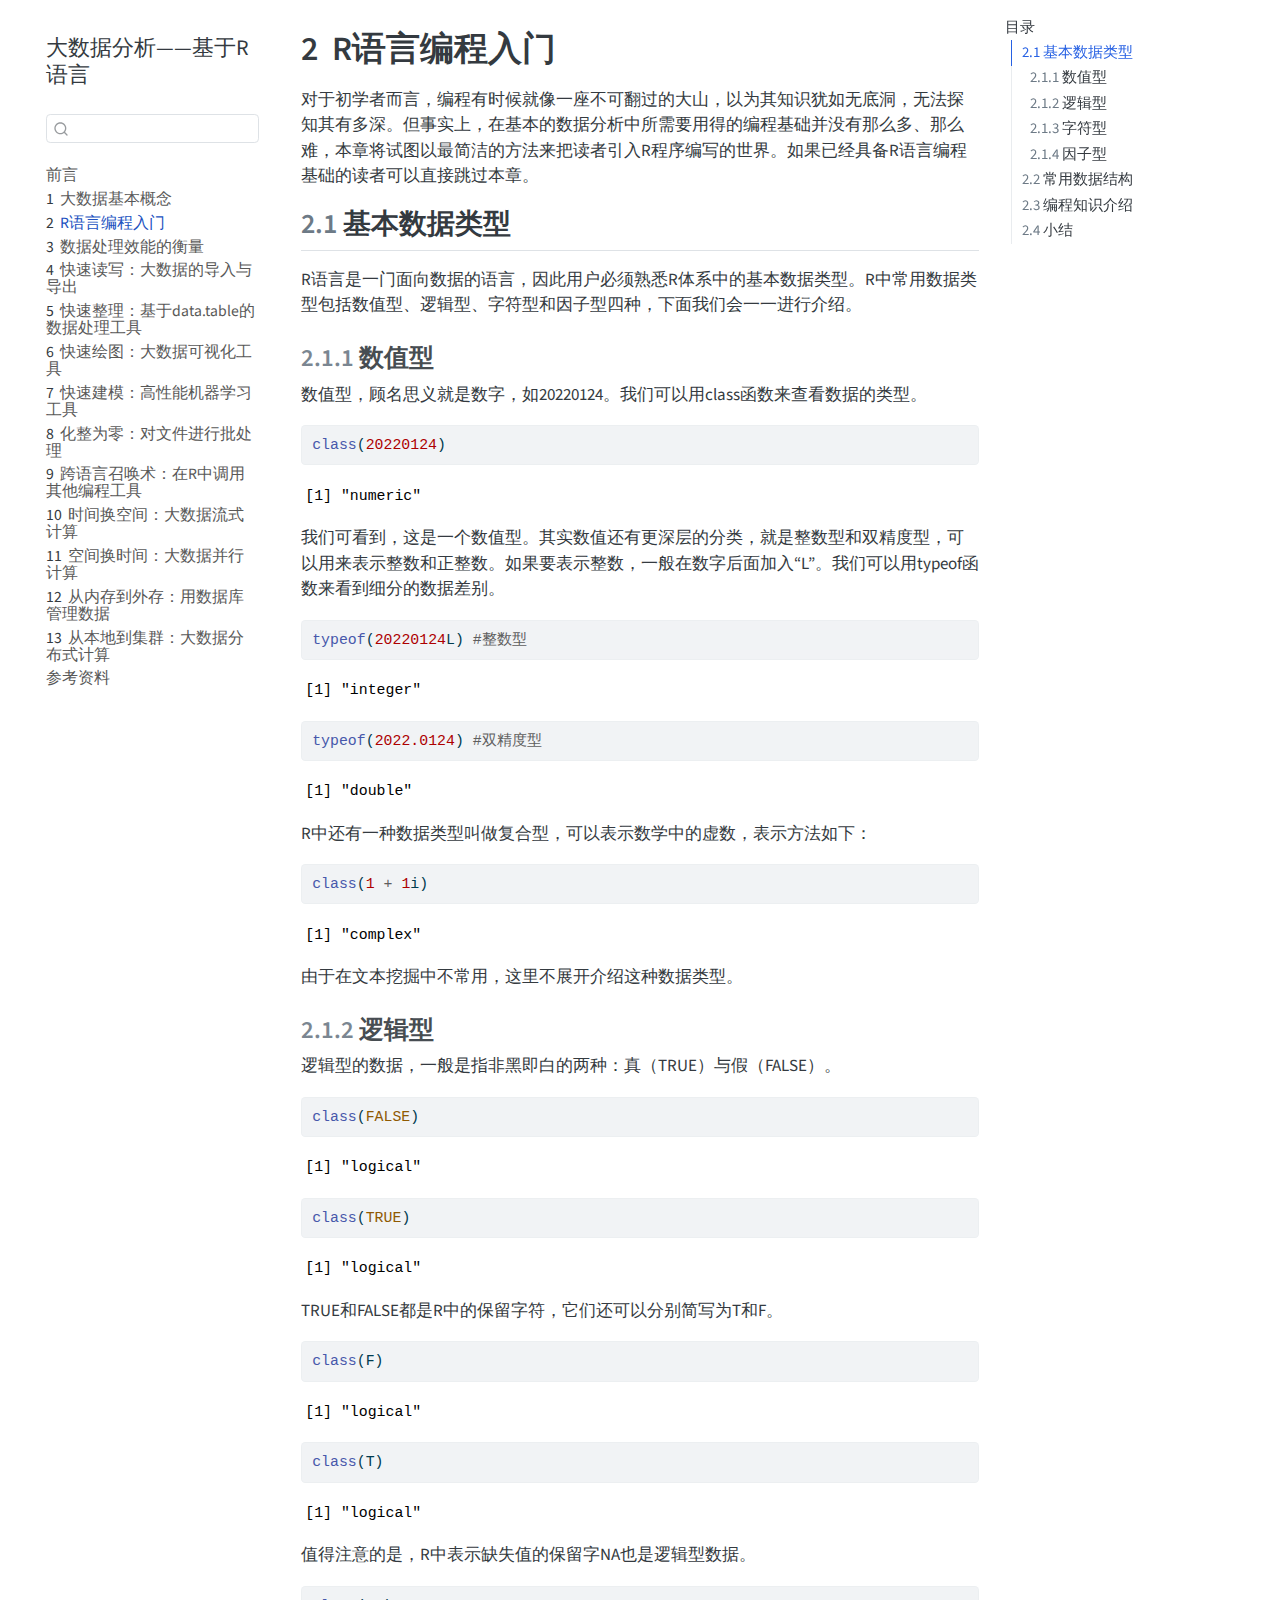
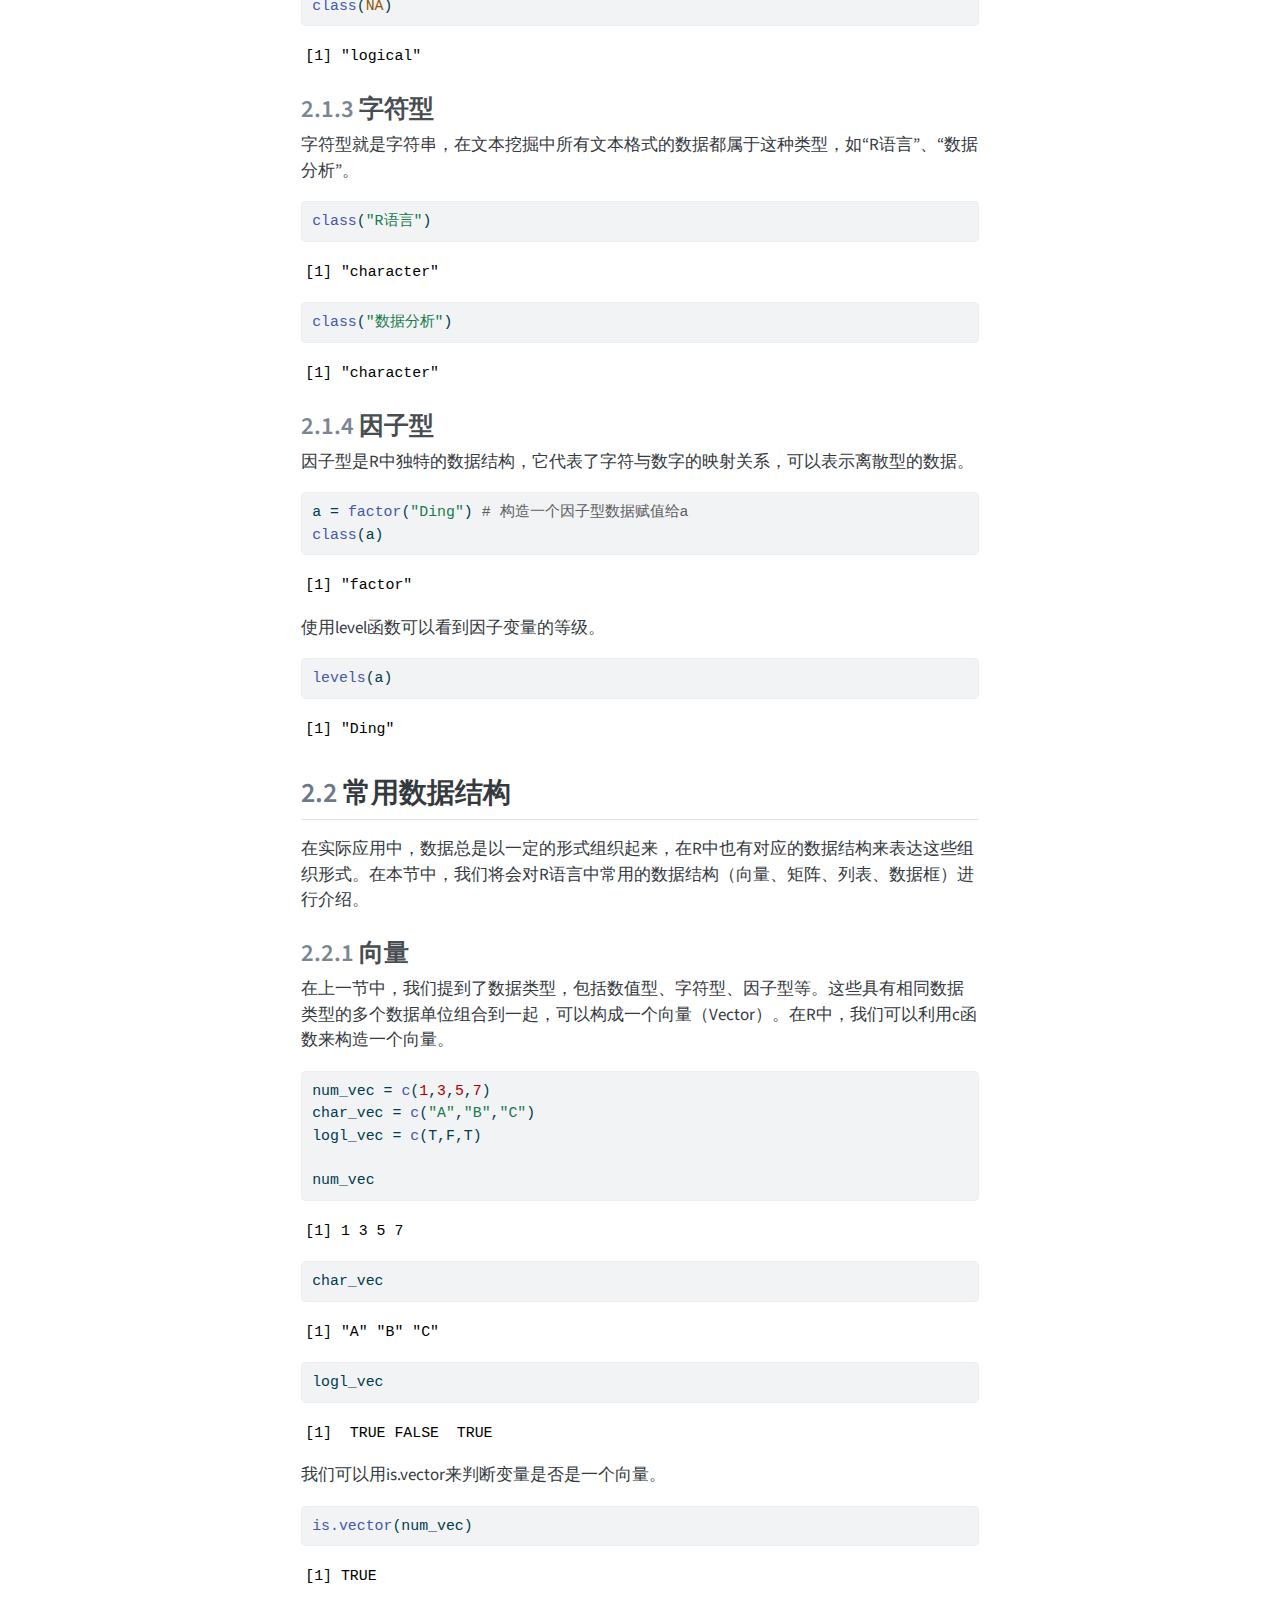
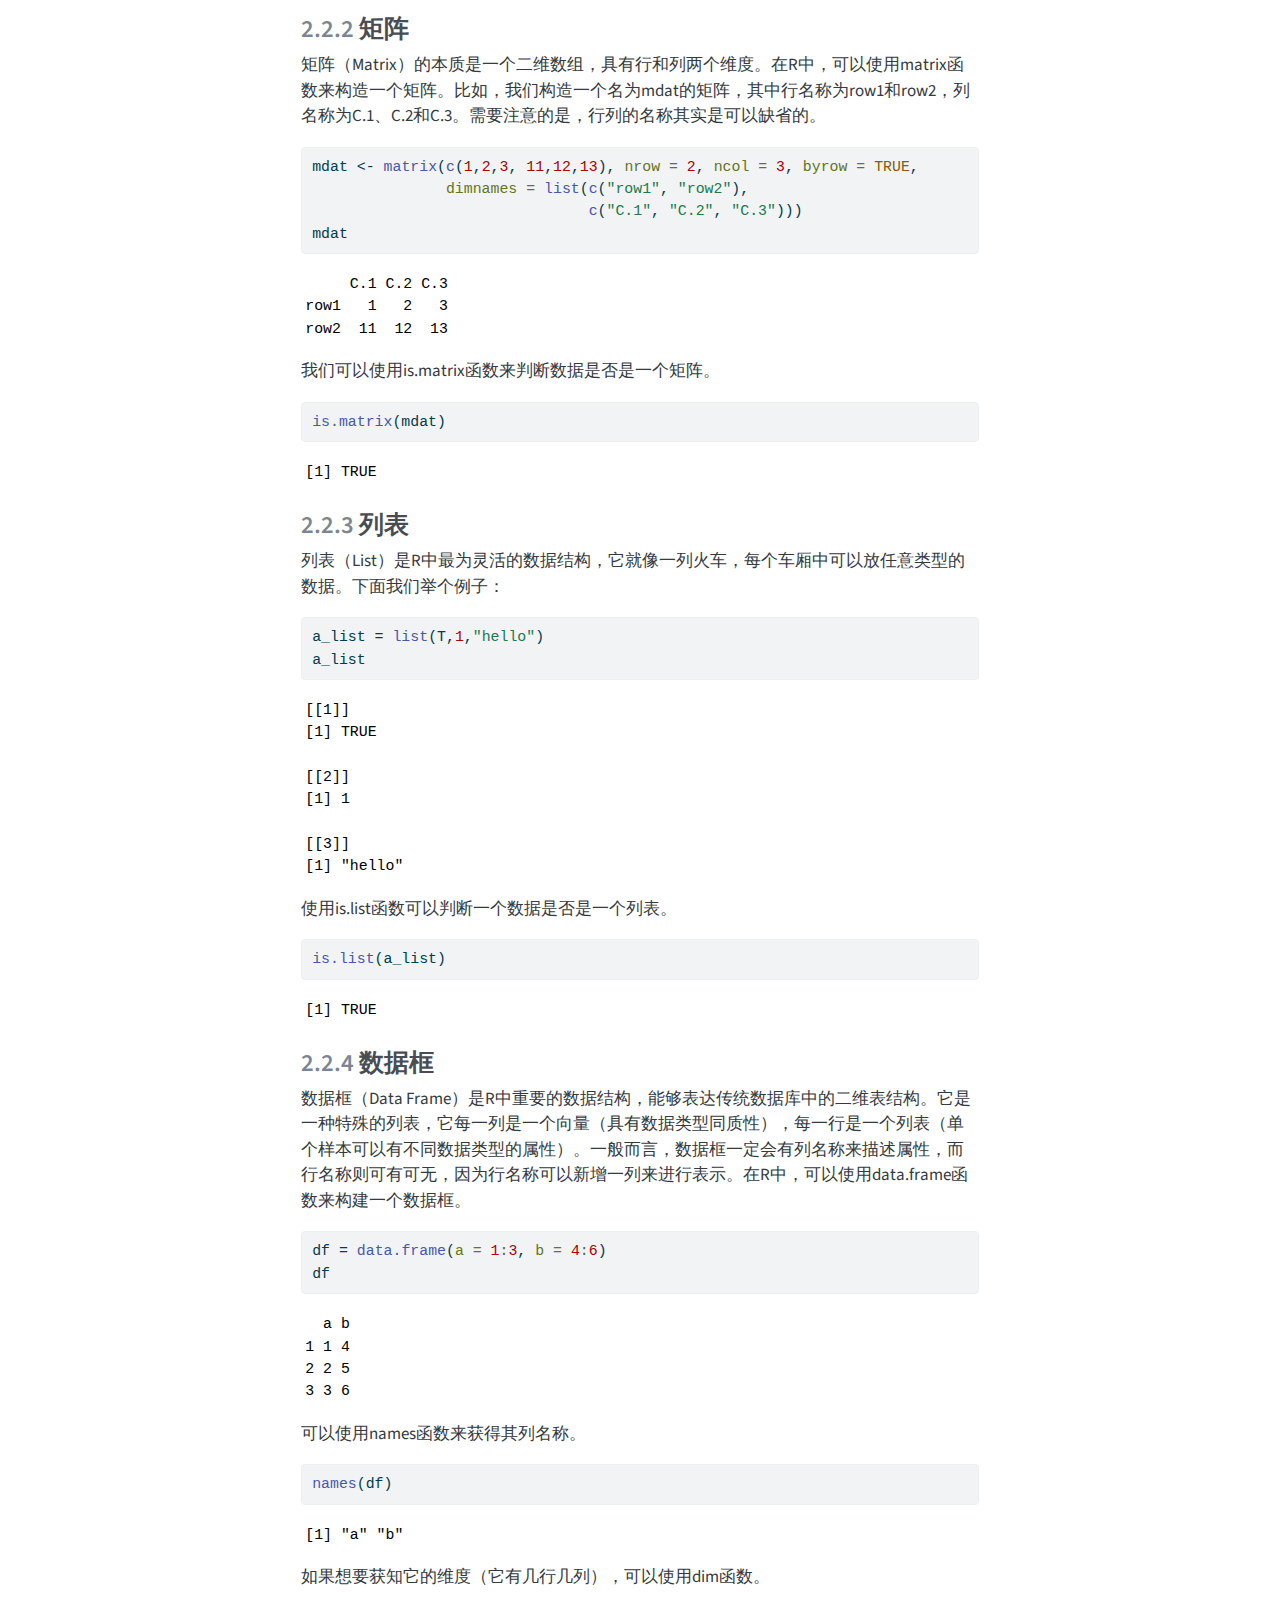
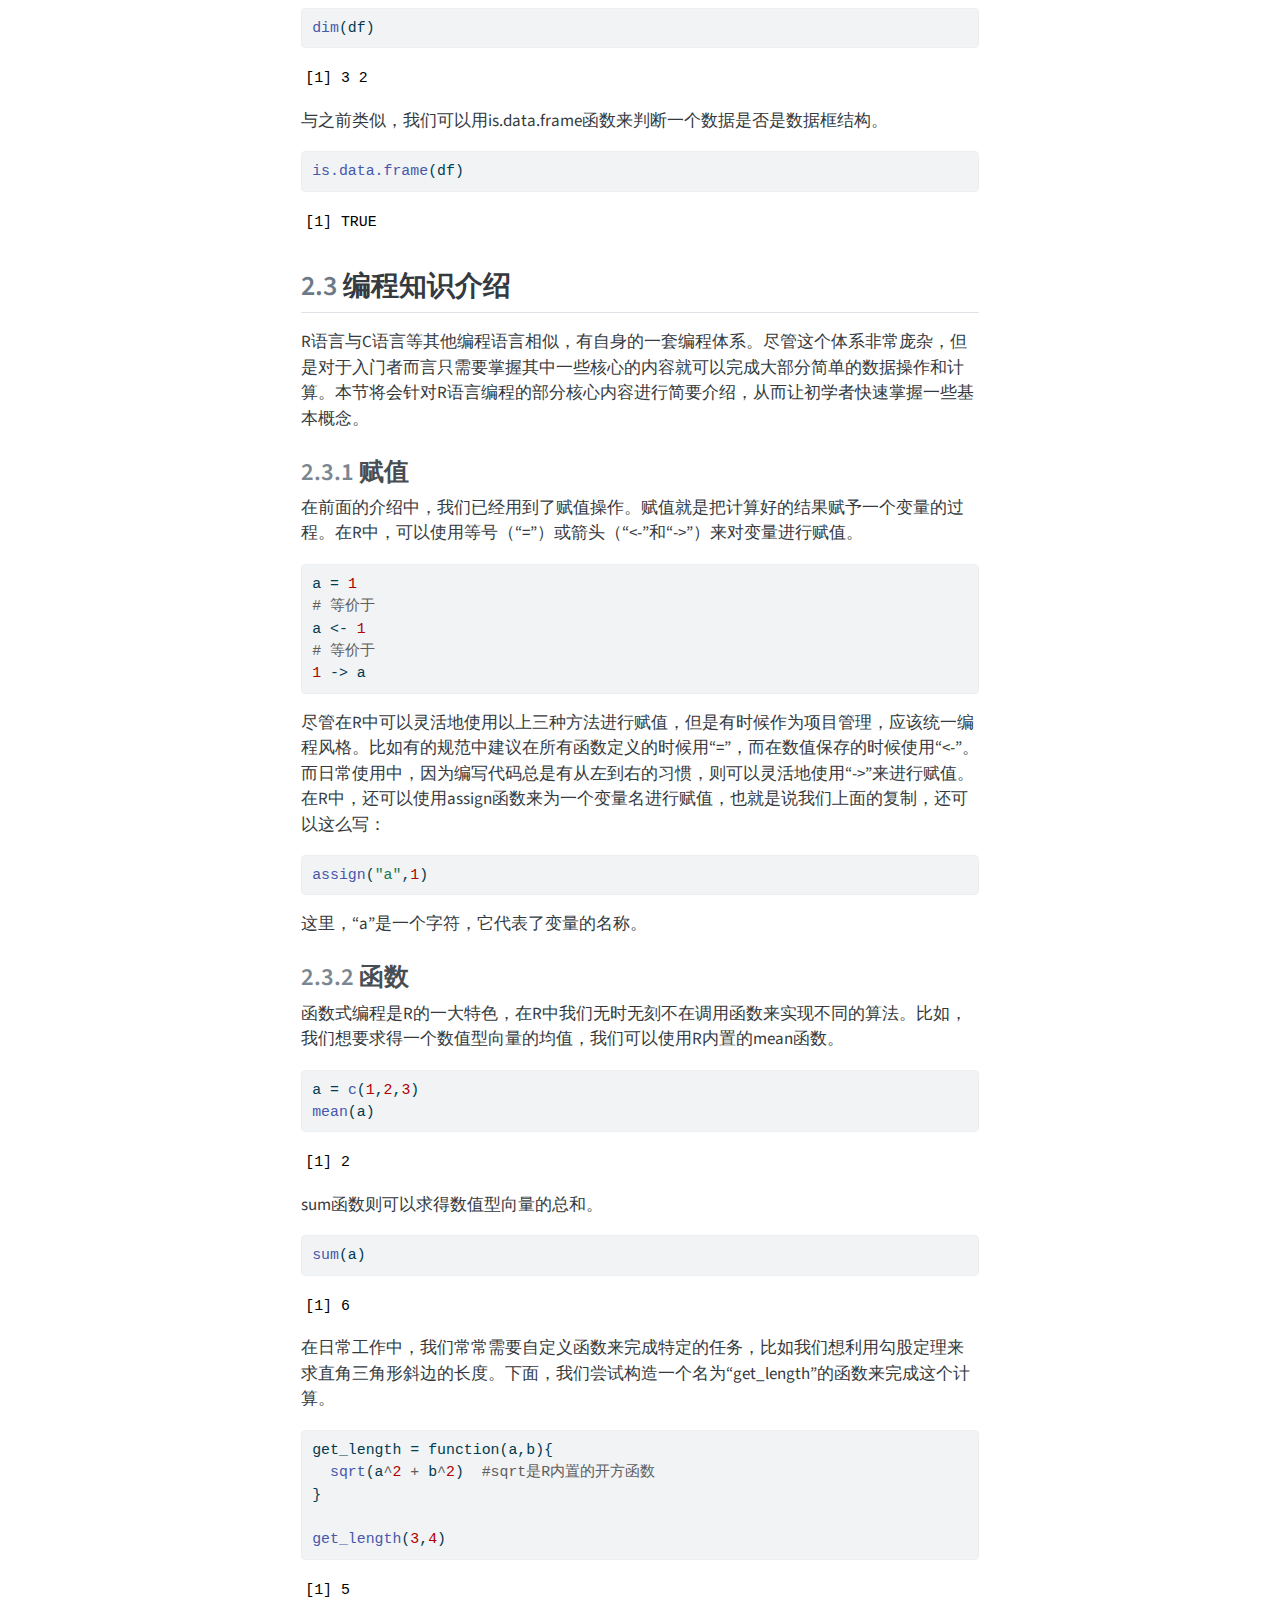
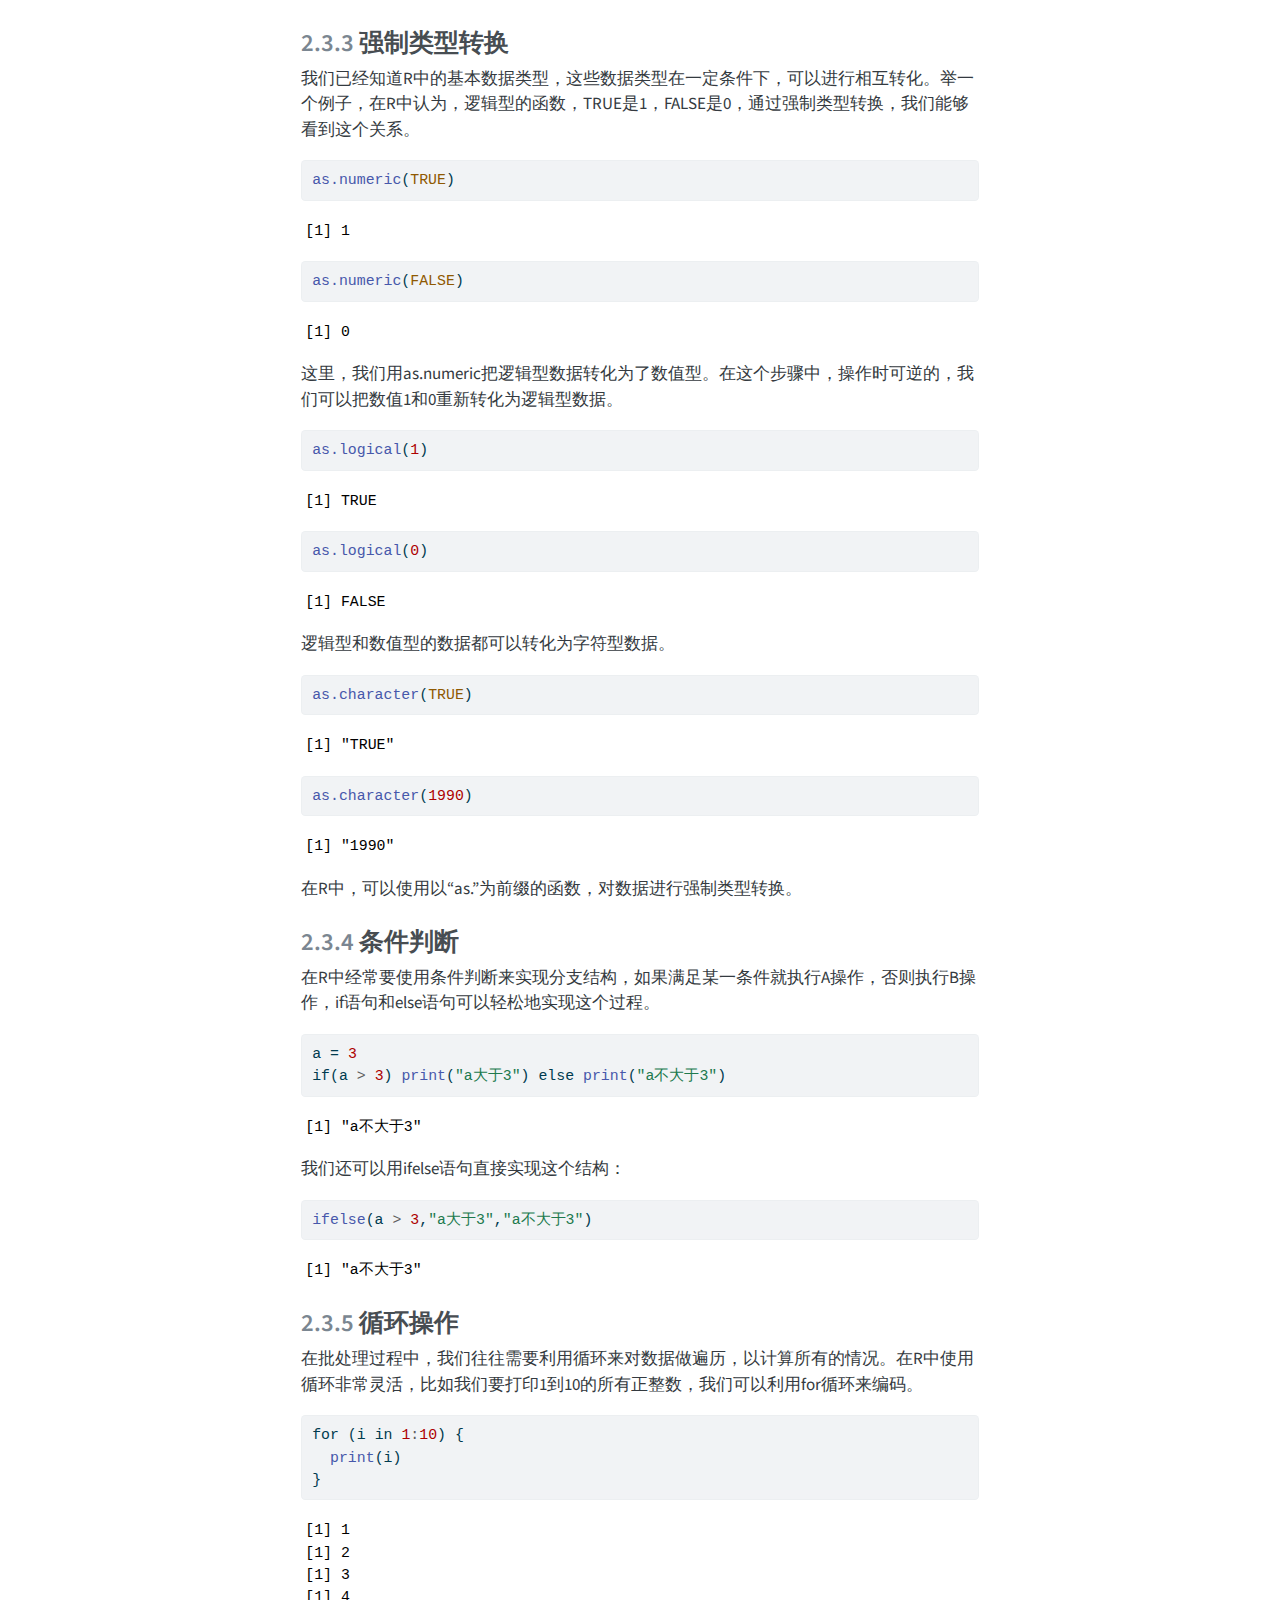
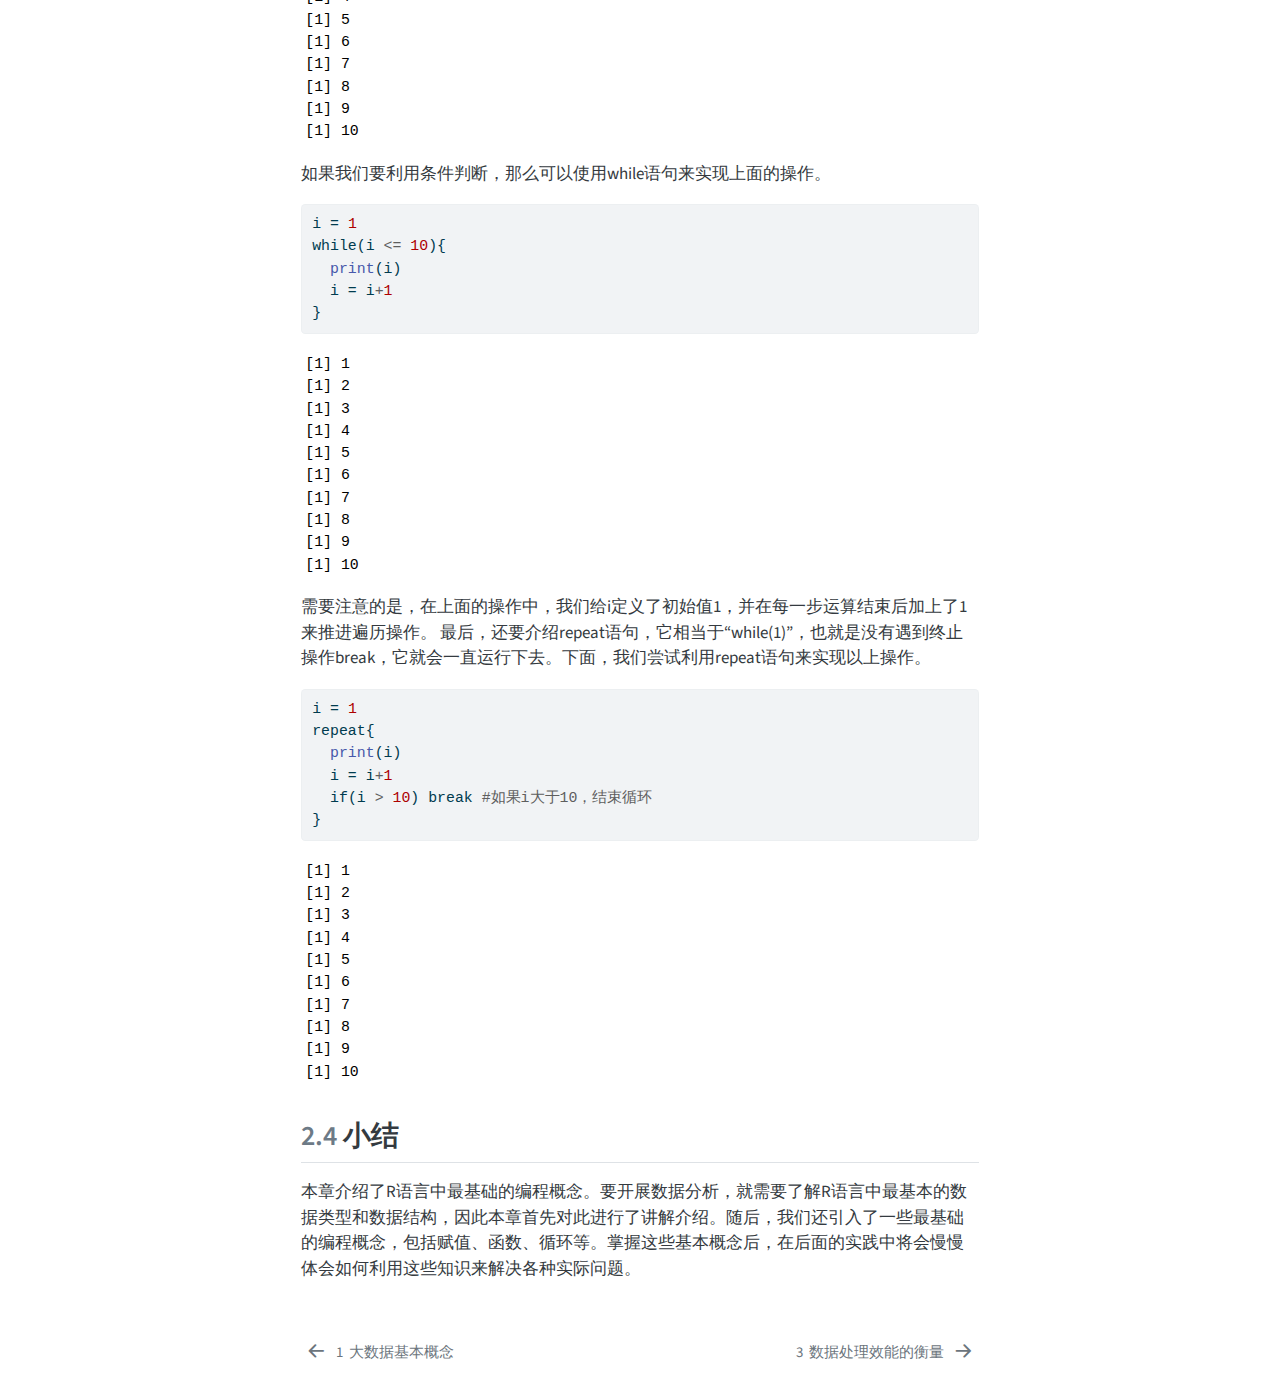
==== commit 72e36abf: "Add files via upload" ====
--- a/docs/R语言编程入门.html
+++ b/docs/R语言编程入门.html
@@ -237,7 +237,7 @@
 <!-- margin-sidebar -->
     <div id="quarto-margin-sidebar" class="sidebar margin-sidebar">
         <nav id="TOC" role="doc-toc" class="toc-active">
-    <h2 id="toc-title">Table of contents</h2>
+    <h2 id="toc-title">目录</h2>
    
   <ul>
   <li><a href="#基本数据类型" id="toc-基本数据类型" class="nav-link active" data-scroll-target="#基本数据类型"><span class="header-section-number">2.1</span> 基本数据类型</a>
--- a/docs/site_libs/quarto-html/tippy.css
+++ b/docs/site_libs/quarto-html/tippy.css
@@ -0,0 +1 @@
+.tippy-box[data-animation=fade][data-state=hidden]{opacity:0}[data-tippy-root]{max-width:calc(100vw - 10px)}.tippy-box{position:relative;background-color:#333;color:#fff;border-radius:4px;font-size:14px;line-height:1.4;white-space:normal;outline:0;transition-property:transform,visibility,opacity}.tippy-box[data-placement^=top]>.tippy-arrow{bottom:0}.tippy-box[data-placement^=top]>.tippy-arrow:before{bottom:-7px;left:0;border-width:8px 8px 0;border-top-color:initial;transform-origin:center top}.tippy-box[data-placement^=bottom]>.tippy-arrow{top:0}.tippy-box[data-placement^=bottom]>.tippy-arrow:before{top:-7px;left:0;border-width:0 8px 8px;border-bottom-color:initial;transform-origin:center bottom}.tippy-box[data-placement^=left]>.tippy-arrow{right:0}.tippy-box[data-placement^=left]>.tippy-arrow:before{border-width:8px 0 8px 8px;border-left-color:initial;right:-7px;transform-origin:center left}.tippy-box[data-placement^=right]>.tippy-arrow{left:0}.tippy-box[data-placement^=right]>.tippy-arrow:before{left:-7px;border-width:8px 8px 8px 0;border-right-color:initial;transform-origin:center right}.tippy-box[data-inertia][data-state=visible]{transition-timing-function:cubic-bezier(.54,1.5,.38,1.11)}.tippy-arrow{width:16px;height:16px;color:#333}.tippy-arrow:before{content:"";position:absolute;border-color:transparent;border-style:solid}.tippy-content{position:relative;padding:5px 9px;z-index:1}--- a/docs/site_libs/quarto-html/quarto-syntax-highlighting.css
+++ b/docs/site_libs/quarto-html/quarto-syntax-highlighting.css
@@ -0,0 +1,203 @@
+/* quarto syntax highlight colors */
+:root {
+  --quarto-hl-ot-color: #003B4F;
+  --quarto-hl-at-color: #657422;
+  --quarto-hl-ss-color: #20794D;
+  --quarto-hl-an-color: #5E5E5E;
+  --quarto-hl-fu-color: #4758AB;
+  --quarto-hl-st-color: #20794D;
+  --quarto-hl-cf-color: #003B4F;
+  --quarto-hl-op-color: #5E5E5E;
+  --quarto-hl-er-color: #AD0000;
+  --quarto-hl-bn-color: #AD0000;
+  --quarto-hl-al-color: #AD0000;
+  --quarto-hl-va-color: #111111;
+  --quarto-hl-bu-color: inherit;
+  --quarto-hl-ex-color: inherit;
+  --quarto-hl-pp-color: #AD0000;
+  --quarto-hl-in-color: #5E5E5E;
+  --quarto-hl-vs-color: #20794D;
+  --quarto-hl-wa-color: #5E5E5E;
+  --quarto-hl-do-color: #5E5E5E;
+  --quarto-hl-im-color: #00769E;
+  --quarto-hl-ch-color: #20794D;
+  --quarto-hl-dt-color: #AD0000;
+  --quarto-hl-fl-color: #AD0000;
+  --quarto-hl-co-color: #5E5E5E;
+  --quarto-hl-cv-color: #5E5E5E;
+  --quarto-hl-cn-color: #8f5902;
+  --quarto-hl-sc-color: #5E5E5E;
+  --quarto-hl-dv-color: #AD0000;
+  --quarto-hl-kw-color: #003B4F;
+}
+
+/* other quarto variables */
+:root {
+  --quarto-font-monospace: SFMono-Regular, Menlo, Monaco, Consolas, "Liberation Mono", "Courier New", monospace;
+}
+
+pre > code.sourceCode > span {
+  color: #003B4F;
+}
+
+code span {
+  color: #003B4F;
+}
+
+code.sourceCode > span {
+  color: #003B4F;
+}
+
+div.sourceCode,
+div.sourceCode pre.sourceCode {
+  color: #003B4F;
+}
+
+code span.ot {
+  color: #003B4F;
+  font-style: inherit;
+}
+
+code span.at {
+  color: #657422;
+  font-style: inherit;
+}
+
+code span.ss {
+  color: #20794D;
+  font-style: inherit;
+}
+
+code span.an {
+  color: #5E5E5E;
+  font-style: inherit;
+}
+
+code span.fu {
+  color: #4758AB;
+  font-style: inherit;
+}
+
+code span.st {
+  color: #20794D;
+  font-style: inherit;
+}
+
+code span.cf {
+  color: #003B4F;
+  font-style: inherit;
+}
+
+code span.op {
+  color: #5E5E5E;
+  font-style: inherit;
+}
+
+code span.er {
+  color: #AD0000;
+  font-style: inherit;
+}
+
+code span.bn {
+  color: #AD0000;
+  font-style: inherit;
+}
+
+code span.al {
+  color: #AD0000;
+  font-style: inherit;
+}
+
+code span.va {
+  color: #111111;
+  font-style: inherit;
+}
+
+code span.bu {
+  font-style: inherit;
+}
+
+code span.ex {
+  font-style: inherit;
+}
+
+code span.pp {
+  color: #AD0000;
+  font-style: inherit;
+}
+
+code span.in {
+  color: #5E5E5E;
+  font-style: inherit;
+}
+
+code span.vs {
+  color: #20794D;
+  font-style: inherit;
+}
+
+code span.wa {
+  color: #5E5E5E;
+  font-style: italic;
+}
+
+code span.do {
+  color: #5E5E5E;
+  font-style: italic;
+}
+
+code span.im {
+  color: #00769E;
+  font-style: inherit;
+}
+
+code span.ch {
+  color: #20794D;
+  font-style: inherit;
+}
+
+code span.dt {
+  color: #AD0000;
+  font-style: inherit;
+}
+
+code span.fl {
+  color: #AD0000;
+  font-style: inherit;
+}
+
+code span.co {
+  color: #5E5E5E;
+  font-style: inherit;
+}
+
+code span.cv {
+  color: #5E5E5E;
+  font-style: italic;
+}
+
+code span.cn {
+  color: #8f5902;
+  font-style: inherit;
+}
+
+code span.sc {
+  color: #5E5E5E;
+  font-style: inherit;
+}
+
+code span.dv {
+  color: #AD0000;
+  font-style: inherit;
+}
+
+code span.kw {
+  color: #003B4F;
+  font-style: inherit;
+}
+
+.prevent-inlining {
+  content: "</";
+}
+
+/*# sourceMappingURL=debc5d5d77c3f9108843748ff7464032.css.map */
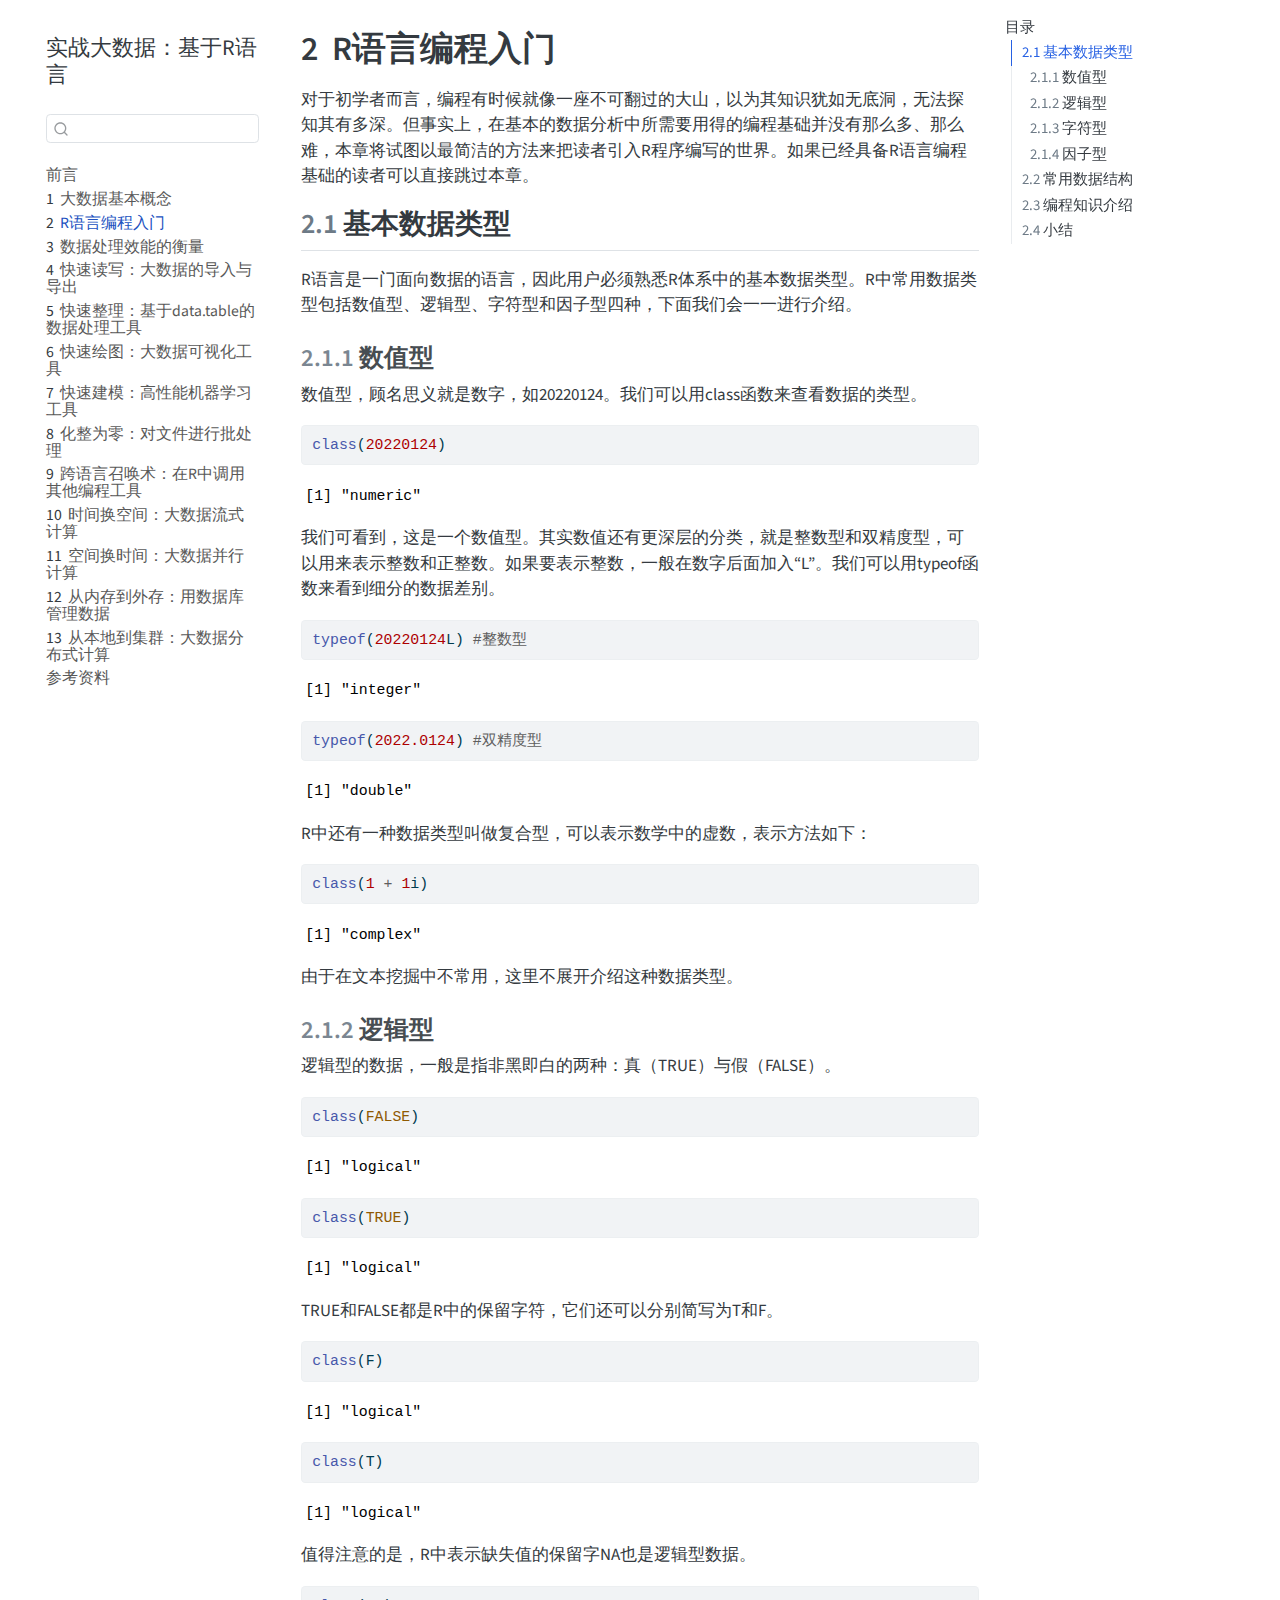
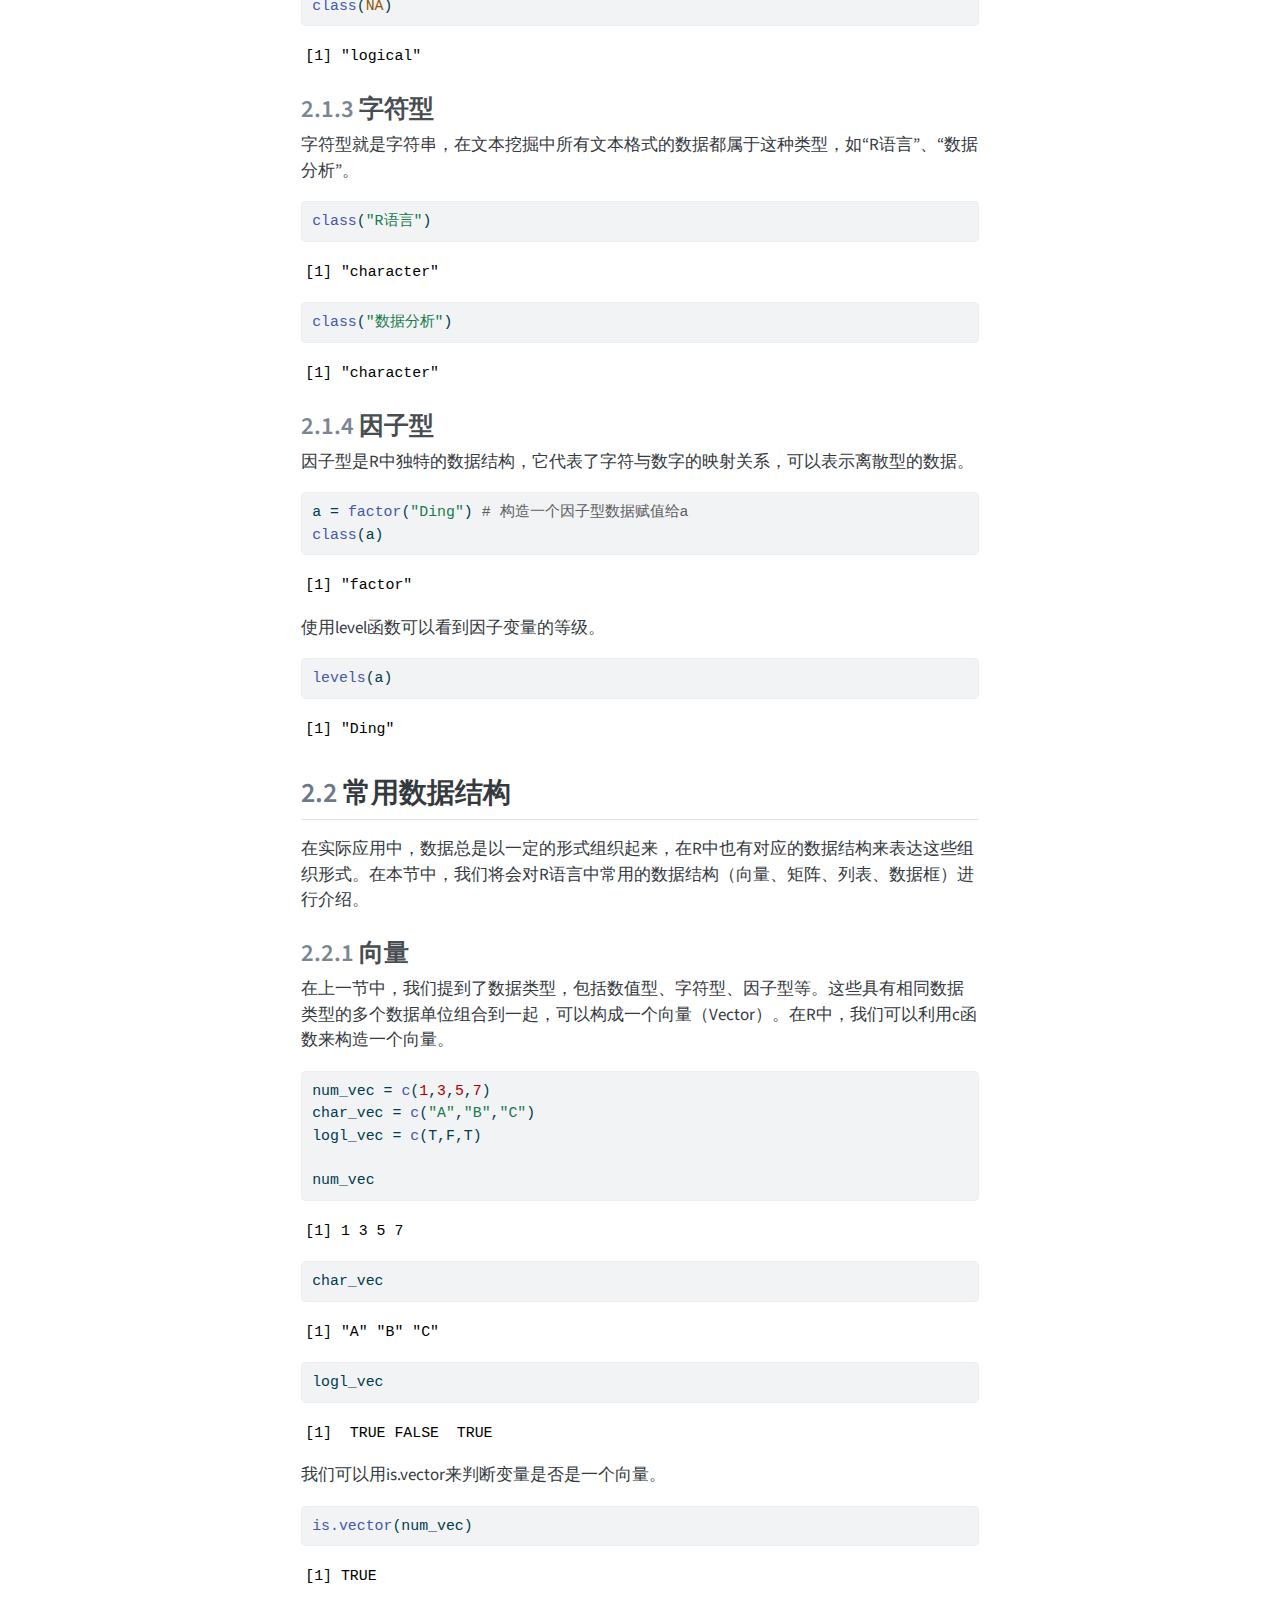
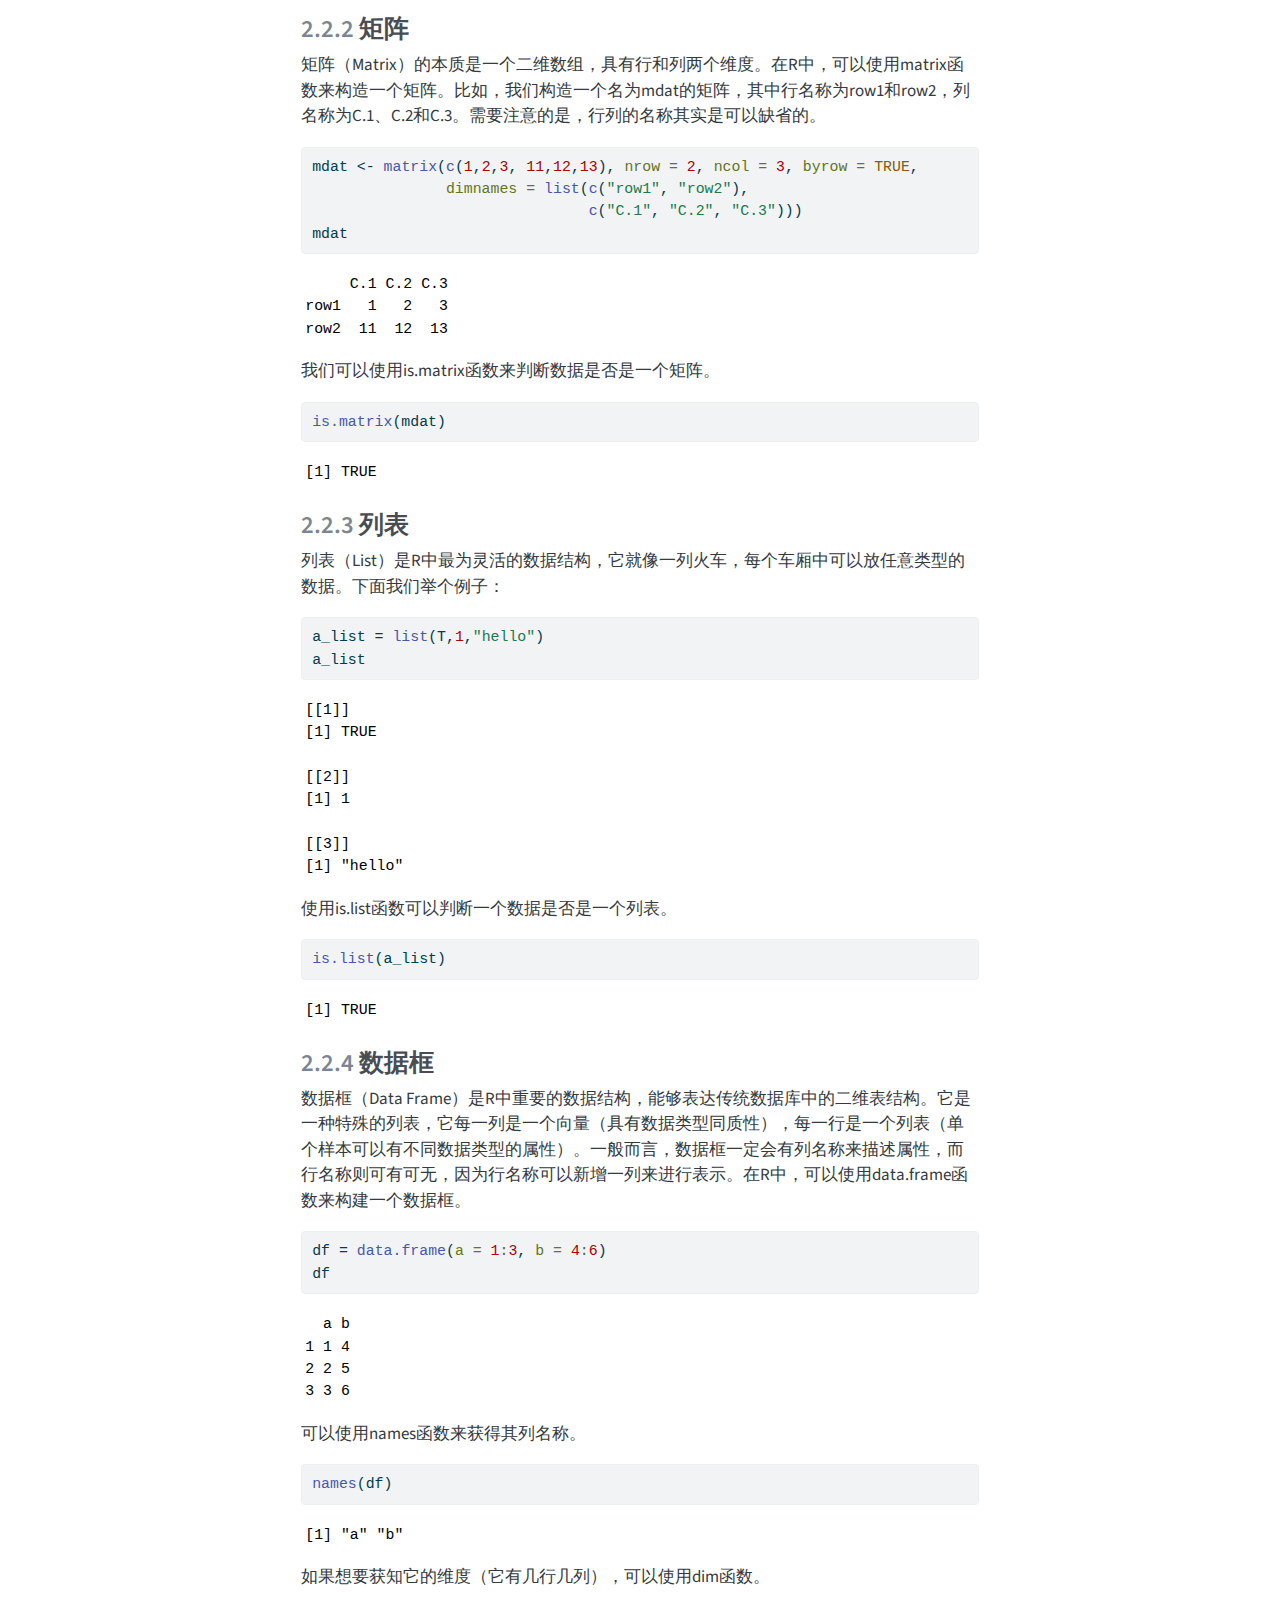
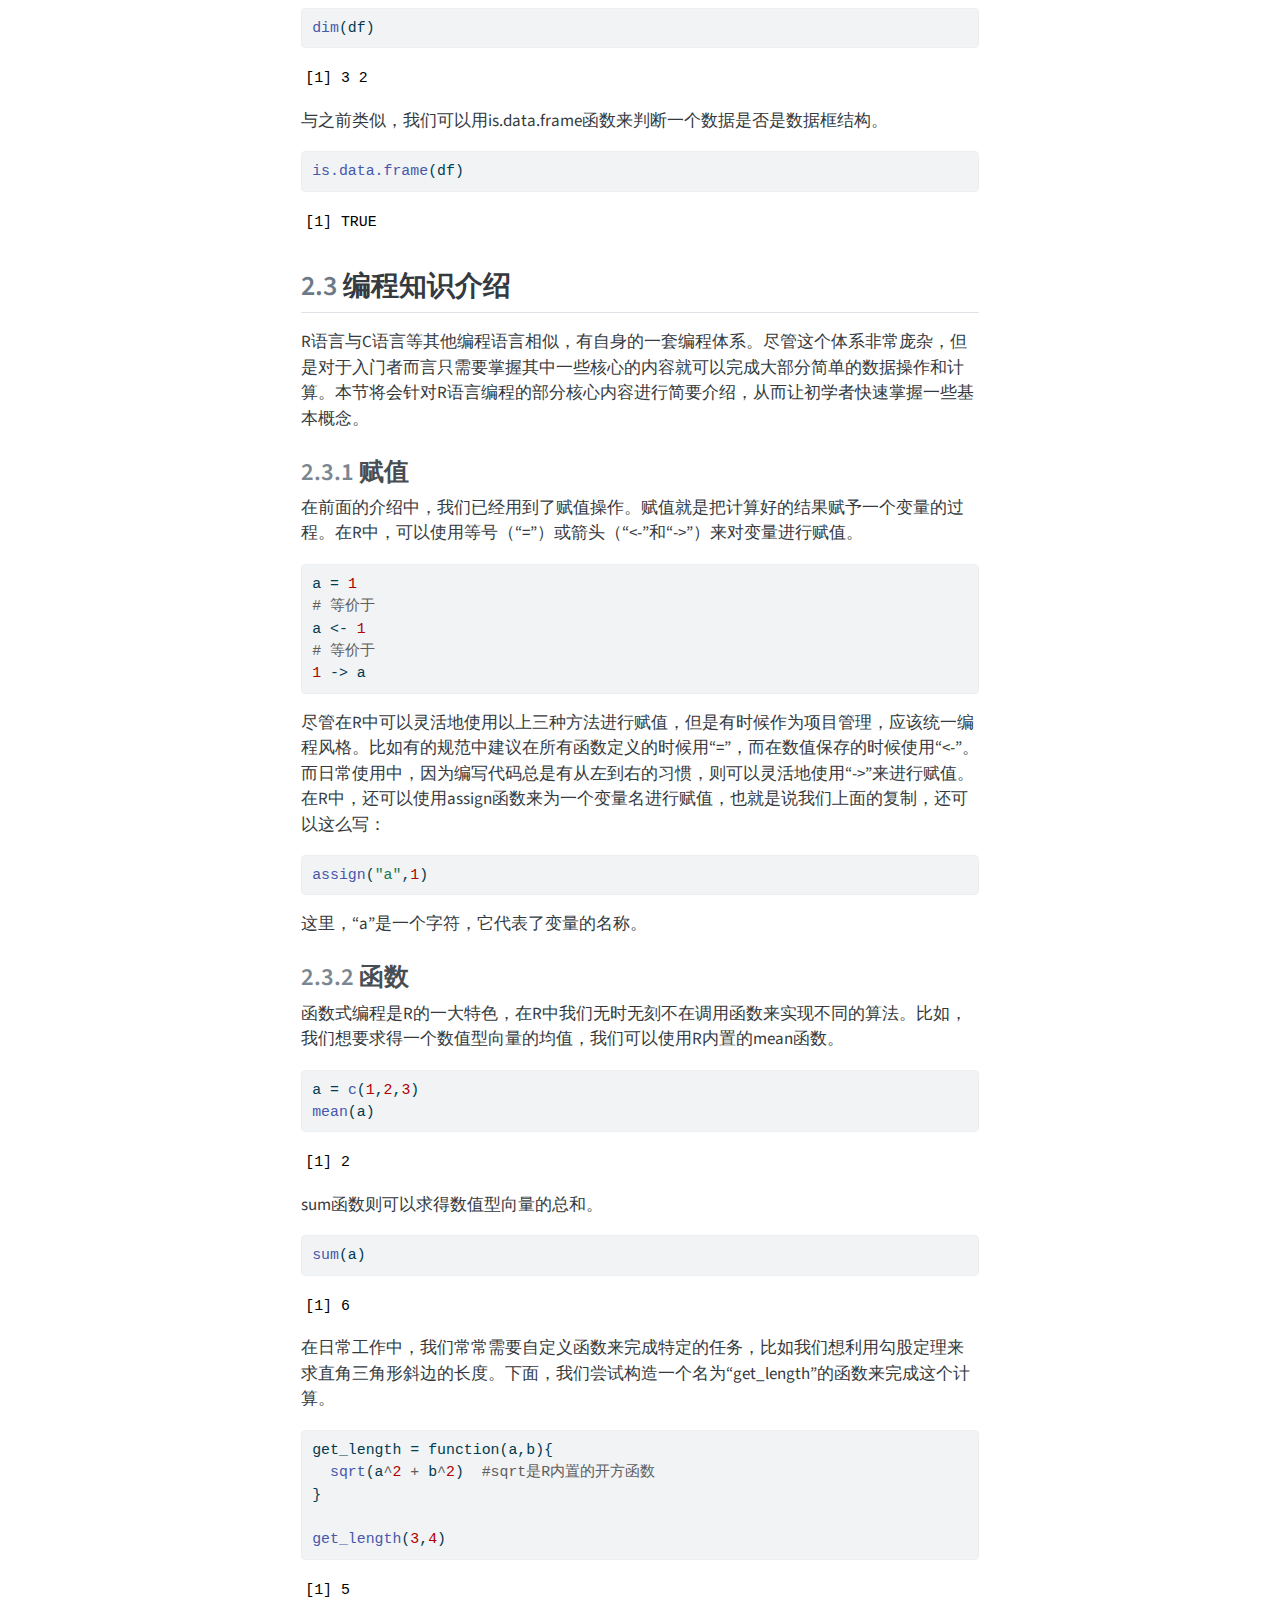
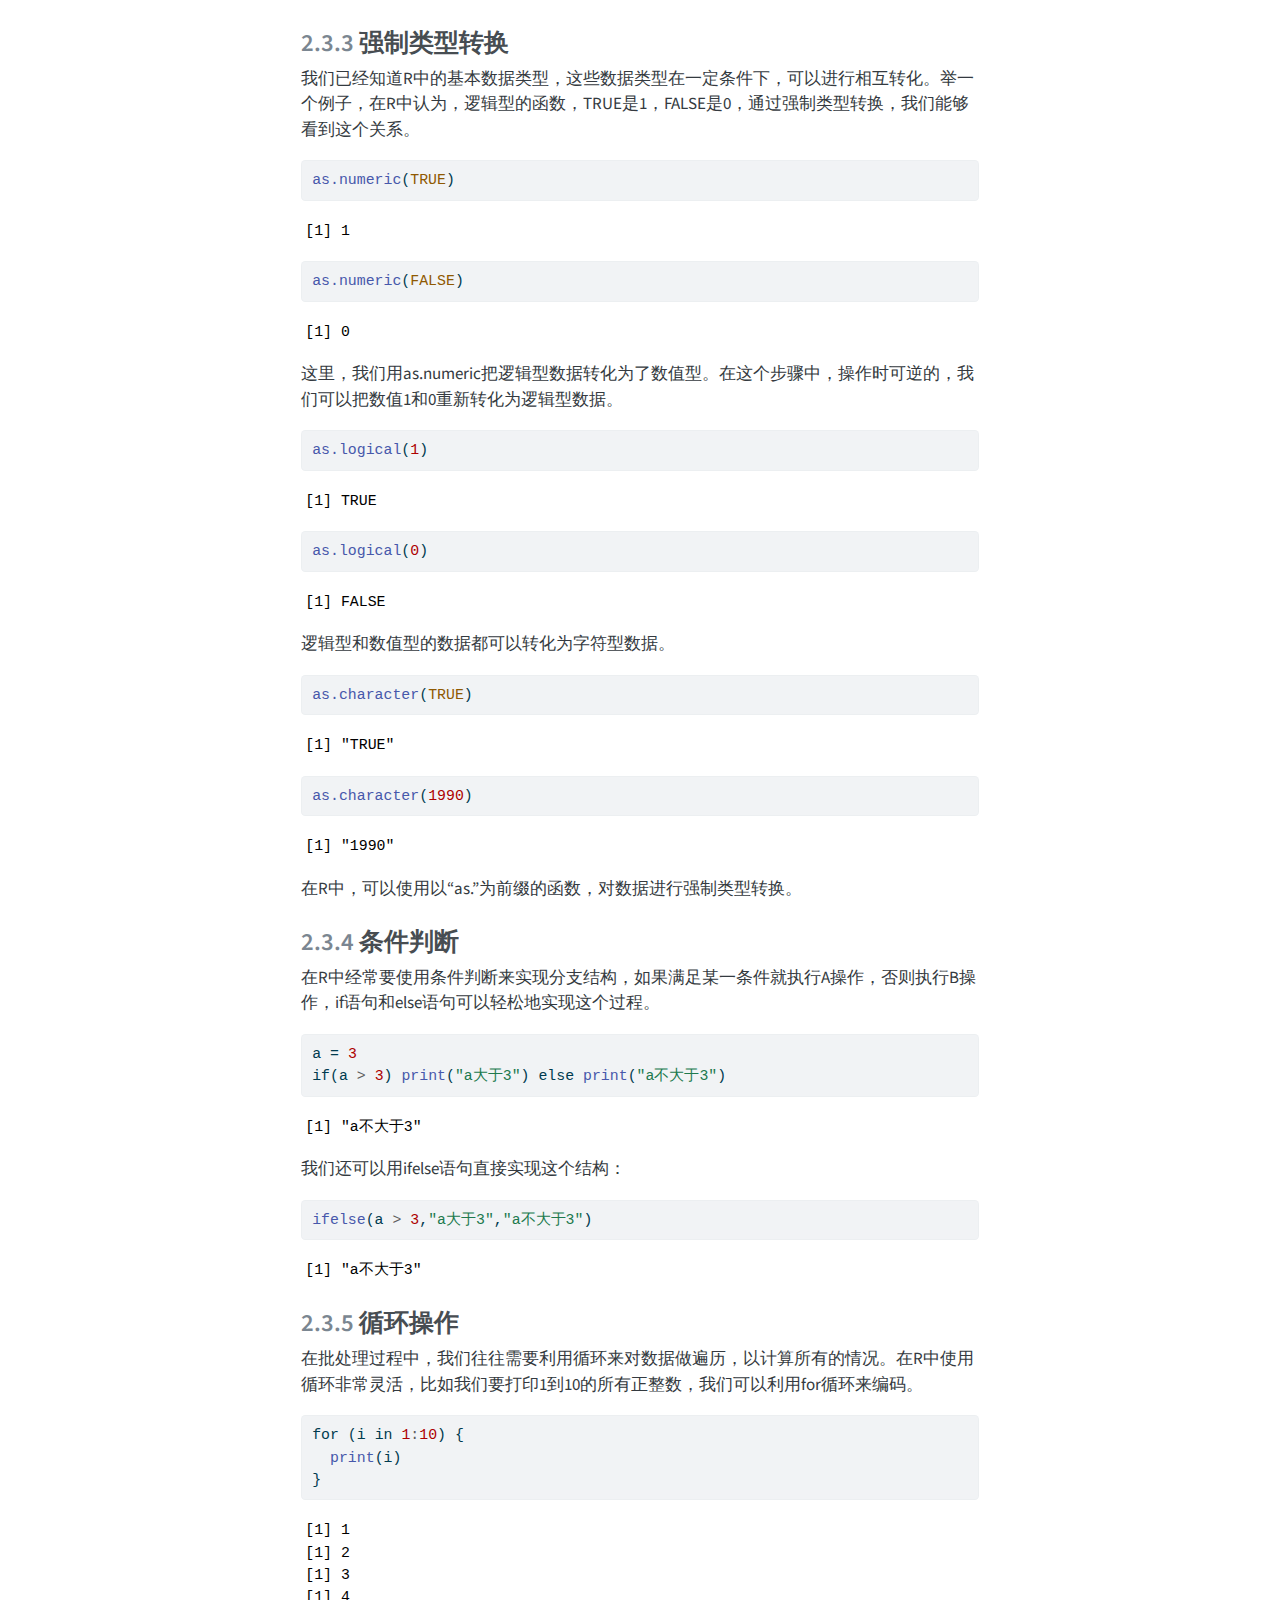
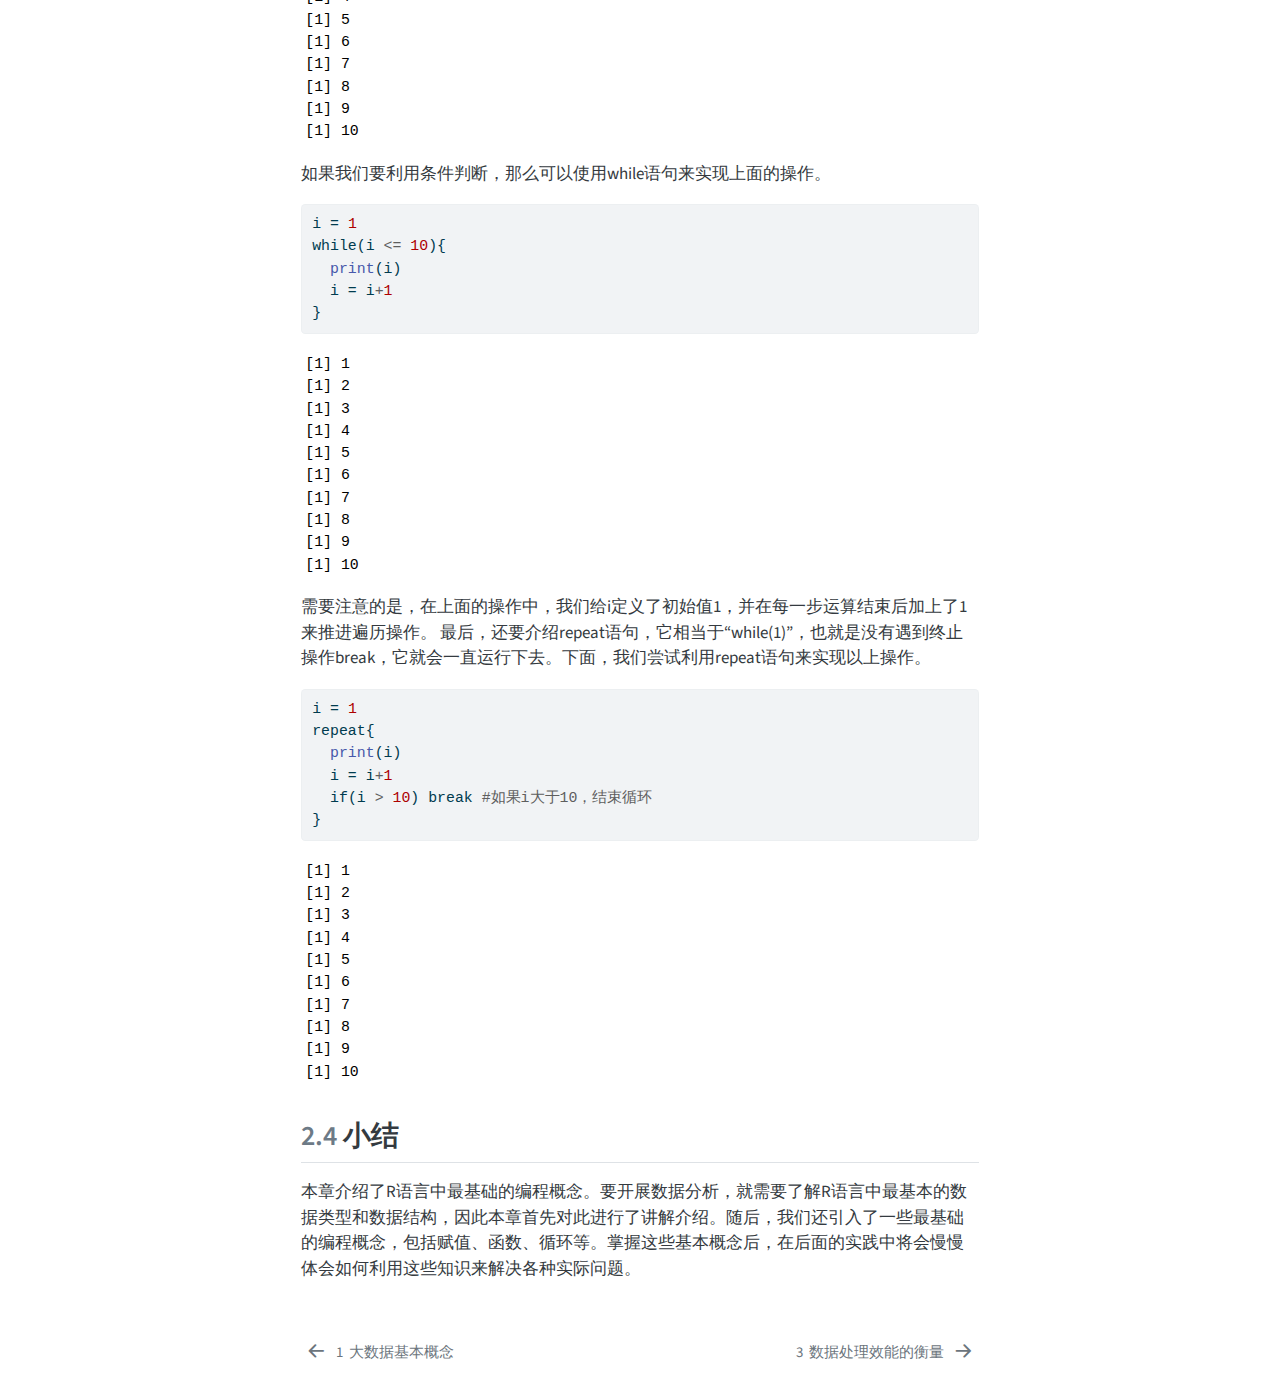
==== commit 2cf7cf2b: "Add files via upload" ====
--- a/docs/R语言编程入门.html
+++ b/docs/R语言编程入门.html
@@ -7,7 +7,7 @@
 <meta name="viewport" content="width=device-width, initial-scale=1.0, user-scalable=yes">
 
 
-<title>大数据分析——基于R语言 - 2&nbsp; R语言编程入门</title>
+<title>实战大数据：基于R语言 - 2&nbsp; R语言编程入门</title>
 <style>
 code{white-space: pre-wrap;}
 span.smallcaps{font-variant: small-caps;}
@@ -130,7 +130,7 @@
   <nav id="quarto-sidebar" class="sidebar collapse collapse-horizontal quarto-sidebar-collapse-item sidebar-navigation floating overflow-auto">
     <div class="pt-lg-2 mt-2 text-left sidebar-header">
     <div class="sidebar-title mb-0 py-0">
-      <a href="./">大数据分析——基于R语言</a> 
+      <a href="./">实战大数据：基于R语言</a> 
     </div>
       </div>
         <div class="mt-2 flex-shrink-0 align-items-center">
